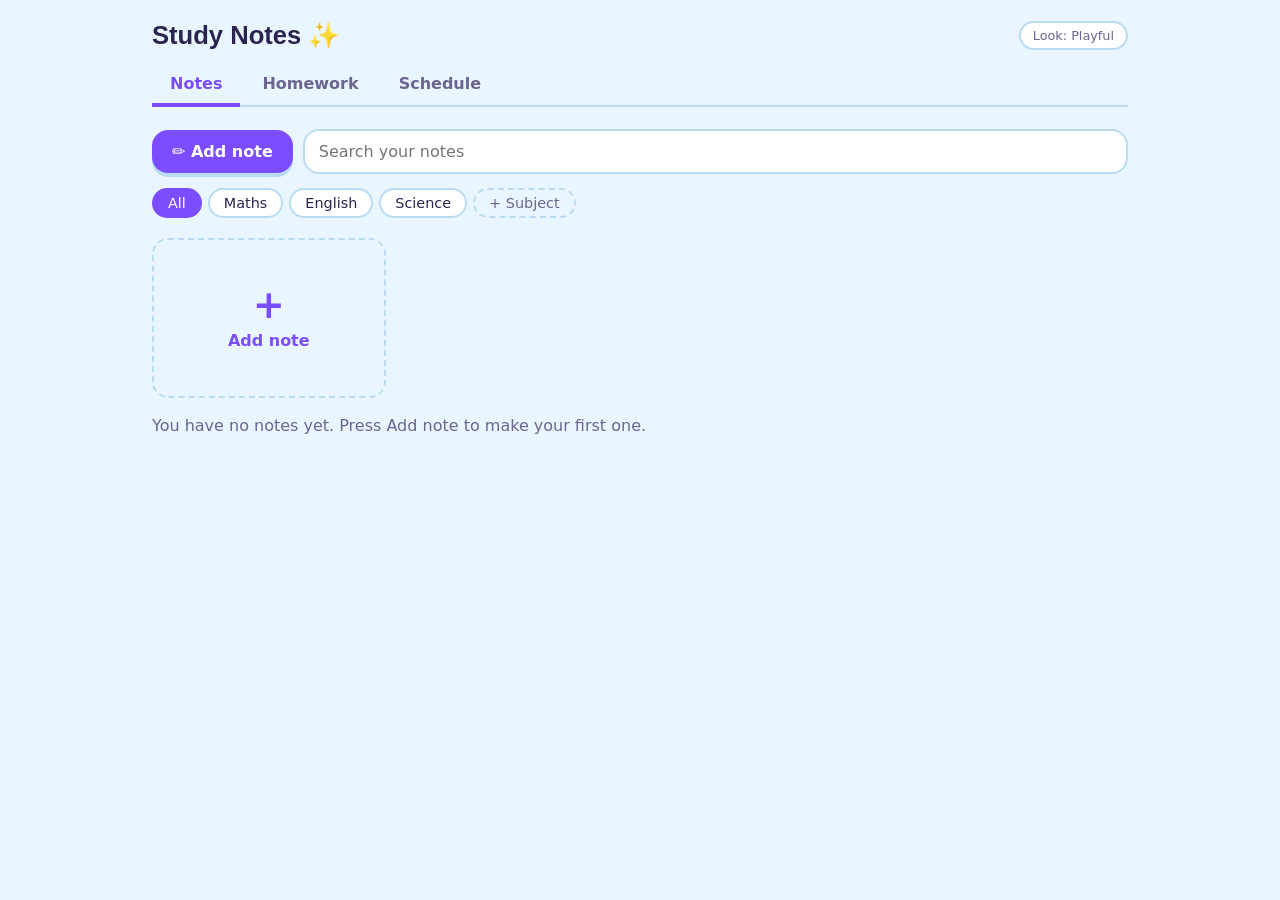
==== index.html @ 2c996be7 "Add files via upload" ====
<!DOCTYPE html>
<html lang="en">
<head>
<meta charset="UTF-8">
<meta name="viewport" content="width=device-width, initial-scale=1">
<title>Study Notes</title>

<!-- Fancy fonts for the Retro Cute look (falls back to normal fonts if offline) -->
<link rel="preconnect" href="https://fonts.googleapis.com">
<link rel="preconnect" href="https://fonts.gstatic.com" crossorigin>
<link href="https://fonts.googleapis.com/css2?family=Pacifico&family=Special+Elite&display=swap" rel="stylesheet">

<!-- All the colours and layout live in style.css -->
<link rel="stylesheet" href="style.css">
</head>

<body>
<div class="page">

  <header class="topbar">
    <h1>Study Notes</h1>
    <button class="theme-btn" id="themeBtn" aria-label="Switch look"></button>
  </header>

  <!-- The three tabs. data-tab matches the id of the panel below it. -->
  <nav class="tabs" role="tablist">
    <button class="tab" role="tab" data-tab="notes">Notes</button>
    <button class="tab" role="tab" data-tab="homework">Homework</button>
    <button class="tab" role="tab" data-tab="schedule">Schedule</button>
  </nav>

  <!-- ===================== TAB 1: NOTES ===================== -->
  <section id="panel-notes">

    <!-- Screen 1: all your notes -->
    <div id="listScreen">
      <div class="toolbar">
        <button class="primary" id="newNote">Add note</button>
        <input class="search" id="search" type="search" placeholder="Search your notes" aria-label="Search your notes">
      </div>
      <div class="subjects" id="subjects"></div>
      <div class="grid" id="grid"></div>
      <p class="none" id="noneMsg" hidden></p>
    </div>

    <!-- Screen 2: one note -->
    <div class="editor" id="noteScreen" hidden>
      <div class="editor-top">
        <button class="back" id="backBtn">← All notes</button>
        <span class="saved" id="saved" aria-live="polite"></span>
      </div>

      <input class="title-field" id="title" placeholder="Note title" aria-label="Note title">

      <div class="row">
        <div>
          <label for="subjectSelect">Subject</label>
          <select class="field" id="subjectSelect"></select>
        </div>
        <button class="delete" id="deleteNote">Delete note</button>
      </div>

      <div class="summary">
        <label for="summary">My summary (in your own words)</label>
        <textarea id="summary" placeholder="Write 2 or 3 sentences that sum up this note."></textarea>
      </div>

      <div>
        <label for="body">Notes</label>
        <textarea class="body-field" id="body" placeholder="Start typing your notes here."></textarea>
      </div>
    </div>
  </section>

  <!-- ===================== TAB 2: HOMEWORK ===================== -->
  <section id="panel-homework" hidden>
    <form class="panel-form" id="hwForm">
      <div class="grow">
        <label for="hwText">Homework</label>
        <input class="field" id="hwText" placeholder="e.g. Maths worksheet, page 12" required>
      </div>
      <div>
        <label for="hwSubject">Subject</label>
        <select class="field" id="hwSubject"></select>
      </div>
      <div>
        <label for="hwDue">Due date</label>
        <input class="field" type="date" id="hwDue">
      </div>
      <button class="primary" type="submit">Add</button>
    </form>

    <ul class="hw-list" id="hwList"></ul>
    <p class="none" id="hwNone" hidden>Nothing to do. Add your first homework above.</p>
    <button class="delete clear" id="clearDone" hidden>Clear finished</button>
  </section>

  <!-- ===================== TAB 3: SCHEDULE ===================== -->
  <section id="panel-schedule" hidden>
    <form class="panel-form" id="schedForm">
      <div>
        <label for="schedDay">Day</label>
        <select class="field" id="schedDay"></select>
      </div>
      <div>
        <label for="schedStart">Starts</label>
        <input class="field" type="time" id="schedStart" required>
      </div>
      <div>
        <label for="schedEnd">Ends</label>
        <input class="field" type="time" id="schedEnd">
      </div>
      <div class="grow">
        <label for="schedWhat">What</label>
        <input class="field" id="schedWhat" list="subjectList" placeholder="e.g. Maths" required>
      </div>
      <button class="primary" type="submit">Add</button>
    </form>
    <p class="hint" id="schedMsg" role="alert"></p>

    <div class="week" id="week"></div>
    <datalist id="subjectList"></datalist>
  </section>

</div>

<!-- All the behaviour lives in script.js -->
<script src="script.js"></script>
</body>
</html>
---- style.css ----
/* ============================================================
   style.css  -  how the app LOOKS
   ============================================================ */

/* ---------- THEMES ----------
   Each look is just a list of settings (colours, fonts, corner roundness).
   The "Look" button in the app switches between them.
   Want your own? Copy a block, rename it, and change the values. */
:root,
:root[data-theme="playful"] {
  --paper: #e9f6ff;
  --card: #ffffff;
  --ink: #2b2350;
  --muted: #6b6590;
  --line: #b9dcf3;
  --accent: #7c4dff;
  --accent-ink: #ffffff;
  --mark: #ffd84d;          /* highlighter colour for summaries and lessons */
  --danger: #e5484d;
  --font-ui: "Trebuchet MS", "Segoe UI", system-ui, sans-serif;
  --font-head: "Chalkboard SE", "Comic Sans MS", "Trebuchet MS", sans-serif;
  --font-note: "Comic Sans MS", "Chalkboard SE", "Trebuchet MS", sans-serif;
  --radius: 16px;
  --chip-radius: 999px;
  --bw: 2px;                /* border thickness */
  --shadow: 0 4px 0 var(--line);
  --title-deco: " ✨";
  --new-icon: "✏️ ";
  --head-weight: 700;
  --body-lines: none;       /* ruled paper lines behind notes (Retro Cute uses this) */
}

:root[data-theme="formal"] {
  --paper: #f1f3f6;
  --card: #ffffff;
  --ink: #1a1f2b;
  --muted: #5b6472;
  --line: #cfd4dc;
  --accent: #1f3a5f;
  --accent-ink: #ffffff;
  --mark: #c9a227;
  --danger: #a32b2b;
  --font-ui: "Segoe UI", system-ui, -apple-system, sans-serif;
  --font-head: Georgia, "Times New Roman", serif;
  --font-note: Georgia, "Times New Roman", serif;
  --radius: 4px;
  --chip-radius: 4px;
  --bw: 1px;
  --shadow: none;
  --title-deco: "";
  --new-icon: "";
}

/* Retro Cute: typewriter text, a fancy script font for titles, pink and mint */
:root[data-theme="retro"] {
  --paper: #fbe4ec;
  --card: #fffbf8;
  --ink: #5a3547;
  --muted: #94707f;
  --line: #f0b5c9;
  --accent: #e0608f;
  --accent-ink: #ffffff;
  --mark: #a8dcc2;
  --danger: #c2415d;
  --font-ui: "Special Elite", "Courier New", monospace;
  --font-head: "Pacifico", "Brush Script MT", cursive;
  --font-note: "Special Elite", "Courier New", monospace;
  --radius: 10px;
  --chip-radius: 999px;
  --bw: 2px;
  --shadow: 3px 3px 0 var(--line);
  --title-deco: " ♡";
  --new-icon: "♡ ";
  --head-weight: 400;
  --body-lines: repeating-linear-gradient(to bottom, transparent 0, transparent calc(1.7325rem - 1px), var(--line) calc(1.7325rem - 1px), var(--line) 1.7325rem);
}

/* ---------- BASIC PAGE ---------- */
* { box-sizing: border-box; }
body {
  margin: 0;
  font-family: var(--font-ui);
  background: var(--paper);
  color: var(--ink);
}
button, input, select, textarea { font: inherit; color: inherit; }
button { cursor: pointer; }
:focus-visible { outline: 3px solid var(--accent); outline-offset: 2px; }
[hidden] { display: none !important; }

.page {
  max-width: 1040px;
  margin: 0 auto;
  padding: 20px clamp(16px, 4vw, 32px) 60px;
}

/* ---------- TOP BAR ---------- */
.topbar {
  display: flex;
  align-items: center;
  justify-content: space-between;
  gap: 8px;
  margin-bottom: 14px;
}
h1 {
  font-family: var(--font-head);
  font-weight: var(--head-weight);
  font-size: 1.6rem;
  margin: 0;
}
h1::after { content: var(--title-deco); }

.theme-btn {
  background: var(--card);
  border: var(--bw) solid var(--line);
  border-radius: var(--chip-radius);
  padding: 5px 12px;
  font-size: 0.8rem;
  color: var(--muted);
}

/* ---------- TABS ---------- */
.tabs {
  display: flex;
  gap: 4px;
  margin-bottom: 22px;
  border-bottom: var(--bw) solid var(--line);
}
.tab {
  background: transparent;
  border: 0;
  border-bottom: 4px solid transparent;
  margin-bottom: calc(var(--bw) * -1);
  padding: 10px 18px;
  font-weight: 700;
  font-size: 1rem;
  color: var(--muted);
}
.tab[aria-selected="true"] {
  color: var(--accent);
  border-bottom-color: var(--accent);
}

/* ---------- BUTTONS ---------- */
.primary {
  background: var(--accent);
  color: var(--accent-ink);
  border: 0;
  border-radius: var(--radius);
  padding: 12px 20px;
  font-weight: 700;
  font-size: 1rem;
  box-shadow: var(--shadow);
  white-space: nowrap;
}
.primary::before { content: var(--new-icon); }
.back {
  background: var(--card);
  border: var(--bw) solid var(--line);
  border-radius: var(--radius);
  padding: 8px 14px;
  font-weight: 700;
}
.delete {
  background: transparent;
  border: var(--bw) solid var(--danger);
  color: var(--danger);
  border-radius: var(--radius);
  padding: 6px 12px;
}
.icon-btn {
  background: transparent;
  border: 0;
  font-size: 1.3rem;
  line-height: 1;
  color: var(--muted);
  padding: 4px 8px;
}
.icon-btn:hover { color: var(--danger); }

/* ---------- FORM BITS (used by all tabs) ---------- */
label { font-size: 0.85rem; color: var(--muted); display: block; margin-bottom: 4px; }
.field {
  padding: 9px 12px;
  border: var(--bw) solid var(--line);
  border-radius: var(--radius);
  background: var(--card);
  width: 100%;
}
.panel-form {
  display: flex;
  flex-wrap: wrap;
  gap: 10px;
  align-items: flex-end;
  background: var(--card);
  border: var(--bw) solid var(--line);
  border-radius: var(--radius);
  padding: 14px;
  margin-bottom: 18px;
}
.panel-form .grow { flex: 1; min-width: 180px; }
.hint { color: var(--danger); min-height: 1.2em; margin: -8px 0 12px; font-size: 0.9rem; }
.none { color: var(--muted); margin-top: 18px; }

/* ---------- NOTES TAB: toolbar and subject chips ---------- */
.toolbar {
  display: flex;
  flex-wrap: wrap;
  gap: 10px;
  align-items: center;
  margin-bottom: 14px;
}
.search {
  flex: 1;
  min-width: 180px;
  padding: 11px 14px;
  border: var(--bw) solid var(--line);
  border-radius: var(--radius);
  background: var(--card);
}
.subjects { display: flex; flex-wrap: wrap; gap: 6px; margin-bottom: 20px; }
.chip {
  border: var(--bw) solid var(--line);
  background: var(--card);
  border-radius: var(--chip-radius);
  padding: 5px 14px;
  font-size: 0.9rem;
}
.chip[aria-pressed="true"] {
  background: var(--accent);
  border-color: var(--accent);
  color: var(--accent-ink);
}
.chip.add { border-style: dashed; color: var(--muted); background: transparent; }

/* ---------- NOTES TAB: the grid of note cards ---------- */
.grid {
  display: grid;
  grid-template-columns: repeat(auto-fill, minmax(220px, 1fr));
  gap: 14px;
}
.card {
  text-align: left;
  background: var(--card);
  border: var(--bw) solid var(--line);
  border-radius: var(--radius);
  padding: 14px 16px;
  min-height: 160px;
  display: flex;
  flex-direction: column;
  gap: 6px;
  box-shadow: var(--shadow);
}
.card:hover { border-color: var(--accent); }
.card h2 {
  font-family: var(--font-head);
  font-weight: var(--head-weight);
  font-size: 1.15rem;
  margin: 0;
}
.card .tag { font-size: 0.8rem; color: var(--accent); font-weight: 700; }
.card p {
  margin: 0;
  font-family: var(--font-note);
  font-size: 0.9rem;
  color: var(--muted);
  overflow: hidden;
  display: -webkit-box;
  -webkit-line-clamp: 4;
  -webkit-box-orient: vertical;
  flex: 1;
}
.card .date { font-size: 0.75rem; color: var(--muted); }
.card-add {
  align-items: center;
  justify-content: center;
  text-align: center;
  border-style: dashed;
  color: var(--accent);
  font-weight: 700;
  background: transparent;
  box-shadow: none;
}
.card-add .plus { font-size: 2.4rem; line-height: 1; }

/* ---------- NOTES TAB: editing one note ---------- */
.editor { max-width: 720px; display: flex; flex-direction: column; gap: 14px; }
.editor-top { display: flex; align-items: center; justify-content: space-between; gap: 8px; }
.saved { font-size: 0.85rem; color: var(--muted); }
.title-field {
  font-family: var(--font-head);
  font-size: 1.8rem;
  font-weight: var(--head-weight);
  border: 0;
  border-bottom: calc(var(--bw) + 1px) solid var(--accent);
  background: transparent;
  padding: 6px 0;
  width: 100%;
}
.row { display: flex; gap: 12px; align-items: flex-end; justify-content: space-between; }
.row .field { width: auto; }

.summary {
  background: color-mix(in srgb, var(--mark) 30%, var(--card));
  border: var(--bw) solid var(--mark);
  border-left-width: 8px;
  border-radius: var(--radius);
  padding: 12px 14px;
}
.summary textarea {
  width: 100%;
  min-height: 70px;
  border: 0;
  background: transparent;
  resize: vertical;
  font-family: var(--font-note);
}
.body-field {
  width: 100%;
  min-height: 340px;
  padding: 14px;
  border: var(--bw) solid var(--line);
  border-radius: var(--radius);
  background-color: var(--card);
  background-image: var(--body-lines);
  background-attachment: local;
  background-position: 0 14px;
  font-family: var(--font-note);
  font-size: 1.05rem;
  line-height: 1.65;
  resize: vertical;
}

/* ---------- HOMEWORK TAB ---------- */
.hw-list { list-style: none; padding: 0; margin: 0; display: flex; flex-direction: column; gap: 8px; }
.hw-item {
  display: flex;
  align-items: center;
  gap: 12px;
  background: var(--card);
  border: var(--bw) solid var(--line);
  border-radius: var(--radius);
  padding: 10px 14px;
}
.hw-item input[type="checkbox"] { width: 22px; height: 22px; accent-color: var(--accent); flex-shrink: 0; }
.hw-item .text { flex: 1; font-weight: 700; }
.hw-item .tag { font-size: 0.8rem; color: var(--accent); font-weight: 700; }
.hw-item .due { font-size: 0.85rem; color: var(--muted); white-space: nowrap; }
.hw-item .due.overdue { color: var(--danger); font-weight: 700; }
.hw-item .due.soon { color: var(--accent); font-weight: 700; }
.hw-item.done { opacity: 0.6; }
.hw-item.done .text { text-decoration: line-through; }
.clear { margin-top: 16px; }

/* ---------- SCHEDULE TAB ---------- */
.week {
  display: grid;
  grid-template-columns: repeat(auto-fit, minmax(170px, 1fr));
  gap: 10px;
}
.day {
  background: var(--card);
  border: var(--bw) solid var(--line);
  border-radius: var(--radius);
  padding: 12px;
  min-height: 180px;
}
.day.today { border-color: var(--accent); box-shadow: var(--shadow); }
.day h3 {
  font-family: var(--font-head);
  font-weight: var(--head-weight);
  font-size: 1.05rem;
  margin: 0 0 10px;
}
.day.today h3::after { content: " (today)"; font-size: 0.75rem; color: var(--accent); font-family: var(--font-ui); font-weight: 700; }
.slot {
  display: flex;
  align-items: flex-start;
  justify-content: space-between;
  gap: 4px;
  background: color-mix(in srgb, var(--mark) 28%, var(--card));
  border-left: 5px solid var(--mark);
  border-radius: calc(var(--radius) / 2);
  padding: 6px 4px 6px 10px;
  margin-bottom: 8px;
}
.slot strong { display: block; }
.slot .time { font-size: 0.8rem; color: var(--muted); }
.empty-day { color: var(--muted); font-size: 0.85rem; }

/* ---------- SMALL SCREENS ---------- */
@media (max-width: 520px) {
  .grid { grid-template-columns: repeat(2, 1fr); gap: 10px; }
  .card { min-height: 140px; padding: 12px; }
  .toolbar .primary { flex: 1; }
  .hw-item { flex-wrap: wrap; }
  .tab { padding: 10px 12px; }
}
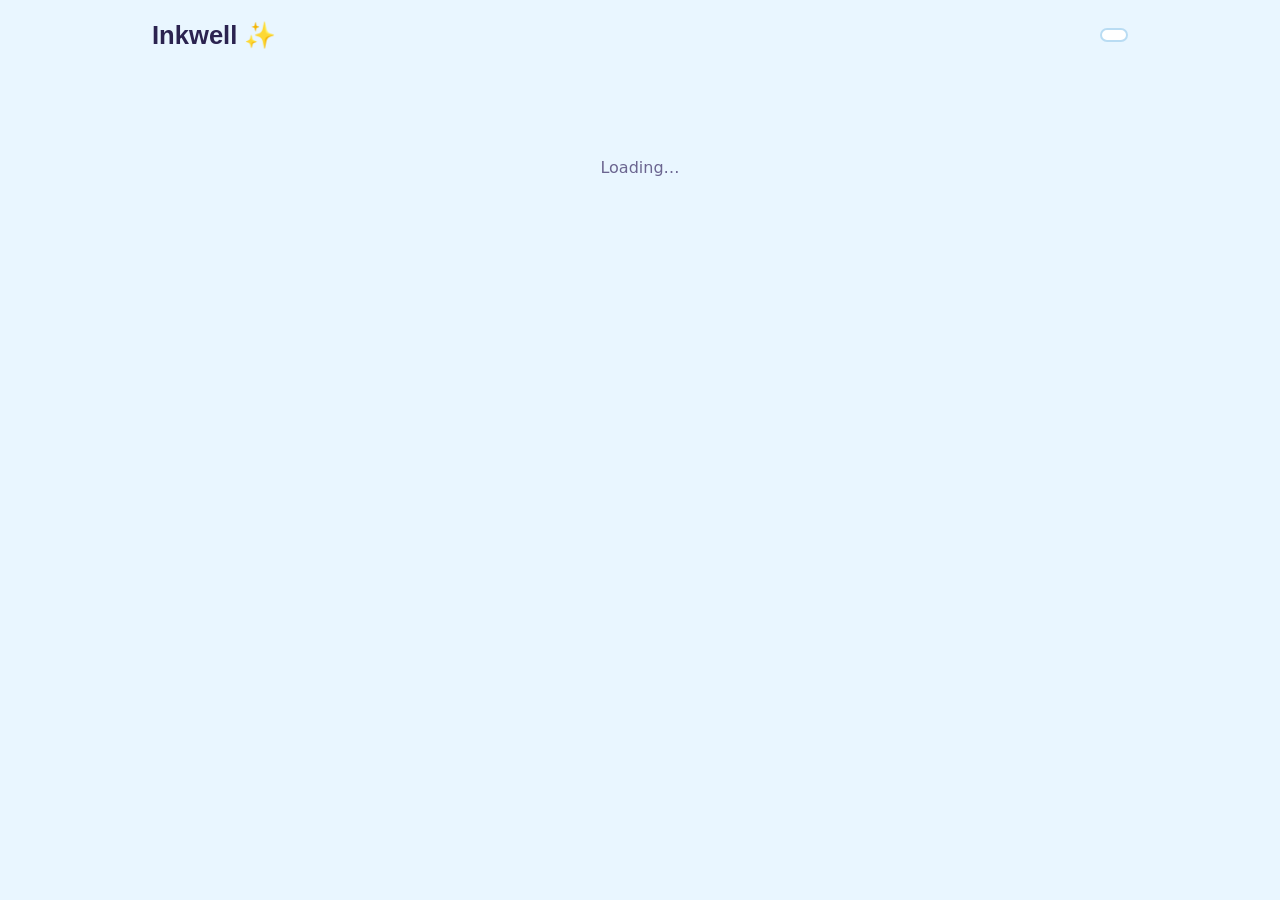
==== commit 9be38112: "Rename index (1).html to index.html" ====
--- a/index.html
+++ b/index.html
@@ -3,7 +3,11 @@
 <head>
 <meta charset="UTF-8">
 <meta name="viewport" content="width=device-width, initial-scale=1">
-<title>Study Notes</title>
+<title>Inkwell: notes, homework and schedule for students</title>
+<meta name="description" content="Inkwell is a free study app for students. Keep your notes, homework and class schedule in one cosy place, and use it on any device.">
+
+<!-- Google Search Console: paste your verification line here, like this:
+     <meta name="google-site-verification" content="YOUR-CODE-HERE">  -->
 
 <!-- Fancy fonts for the Retro Cute look (falls back to normal fonts if offline) -->
 <link rel="preconnect" href="https://fonts.googleapis.com">
@@ -18,9 +22,50 @@
 <div class="page">
 
   <header class="topbar">
-    <h1>Study Notes</h1>
+    <h1>Inkwell</h1>
     <button class="theme-btn" id="themeBtn" aria-label="Switch look"></button>
   </header>
+
+  <!-- Shown for a moment while we check if you are already signed in -->
+  <p class="loading" id="loading">Loading…</p>
+
+  <!-- ===================== SIGN-IN SCREEN (shown when signed out) ===================== -->
+  <section class="auth-card" id="authScreen" hidden>
+    <h2>Welcome to Inkwell</h2>
+    <p>Sign in to save your notes, homework and schedule to your account, so they follow you to any device.</p>
+
+    <button class="google-btn" id="googleBtn" type="button">Continue with Google</button>
+
+    <div class="divider">or use your email</div>
+
+    <form class="auth-form" id="authForm">
+      <div>
+        <label for="authEmail">Email</label>
+        <input class="field" type="email" id="authEmail" autocomplete="email" required>
+      </div>
+      <div>
+        <label for="authPassword">Password (at least 6 characters)</label>
+        <input class="field" type="password" id="authPassword" autocomplete="current-password" required>
+      </div>
+      <div class="auth-actions">
+        <button class="primary" type="submit">Sign in</button>
+        <button class="back" id="signUpBtn" type="button">Create account</button>
+      </div>
+      <button class="link-btn" id="forgotBtn" type="button">Forgot your password?</button>
+    </form>
+
+    <p class="hint" id="authMsg" role="alert"></p>
+  </section>
+
+  <!-- ===================== WHO IS SIGNED IN (shown when signed in) ===================== -->
+  <div class="userbar" id="userBar" hidden>
+    <span>Signed in as <span class="name" id="userName"></span></span>
+    <button class="back" id="signOutBtn" type="button">Sign out</button>
+    <span class="sync" id="syncStatus" aria-live="polite"></span>
+  </div>
+
+  <!-- Everything below is only shown once you are signed in -->
+  <div id="appScreen" hidden>
 
   <!-- The three tabs. data-tab matches the id of the panel below it. -->
   <nav class="tabs" role="tablist">
@@ -122,9 +167,11 @@
     <datalist id="subjectList"></datalist>
   </section>
 
+  </div> <!-- end of appScreen -->
+
 </div>
 
-<!-- All the behaviour lives in script.js -->
-<script src="script.js"></script>
+<!-- All the behaviour lives in script.js. type="module" lets it load Firebase. -->
+<script type="module" src="script.js"></script>
 </body>
-</html>+</html>
--- a/style.css
+++ b/style.css
@@ -395,4 +395,52 @@
   .toolbar .primary { flex: 1; }
   .hw-item { flex-wrap: wrap; }
   .tab { padding: 10px 12px; }
-}+}
+
+/* ---------- SIGN-IN SCREEN ---------- */
+.loading { color: var(--muted); text-align: center; margin-top: 12vh; }
+.auth-card {
+  max-width: 400px;
+  margin: 5vh auto 0;
+  background: var(--card);
+  border: var(--bw) solid var(--line);
+  border-radius: var(--radius);
+  padding: 28px 24px;
+  box-shadow: var(--shadow);
+  display: flex;
+  flex-direction: column;
+  gap: 14px;
+}
+.auth-card h2 { font-family: var(--font-head); font-weight: var(--head-weight); font-size: 1.4rem; margin: 0; }
+.auth-card p { margin: 0; color: var(--muted); }
+.auth-card .hint { margin: 0; }
+.auth-card .primary::before { content: ""; }
+.google-btn {
+  background: var(--card);
+  border: var(--bw) solid var(--line);
+  border-radius: var(--radius);
+  padding: 12px;
+  font-weight: 700;
+}
+.google-btn:hover { border-color: var(--accent); }
+.divider { display: flex; align-items: center; gap: 10px; color: var(--muted); font-size: 0.85rem; }
+.divider::before, .divider::after { content: ""; flex: 1; border-top: var(--bw) solid var(--line); }
+.auth-form { display: flex; flex-direction: column; gap: 12px; }
+.auth-actions { display: flex; gap: 10px; flex-wrap: wrap; }
+.auth-actions .primary, .auth-actions .back { flex: 1; }
+.link-btn { background: none; border: 0; padding: 0; color: var(--accent); text-decoration: underline; align-self: flex-start; }
+.hint.ok { color: var(--accent); }
+
+/* ---------- SIGNED-IN BAR ---------- */
+.userbar {
+  display: flex;
+  flex-wrap: wrap;
+  align-items: center;
+  gap: 10px;
+  margin-bottom: 16px;
+  font-size: 0.9rem;
+  color: var(--muted);
+}
+.userbar .name { font-weight: 700; color: var(--ink); }
+.userbar .back { padding: 4px 12px; font-size: 0.85rem; }
+.userbar .sync { margin-left: auto; }
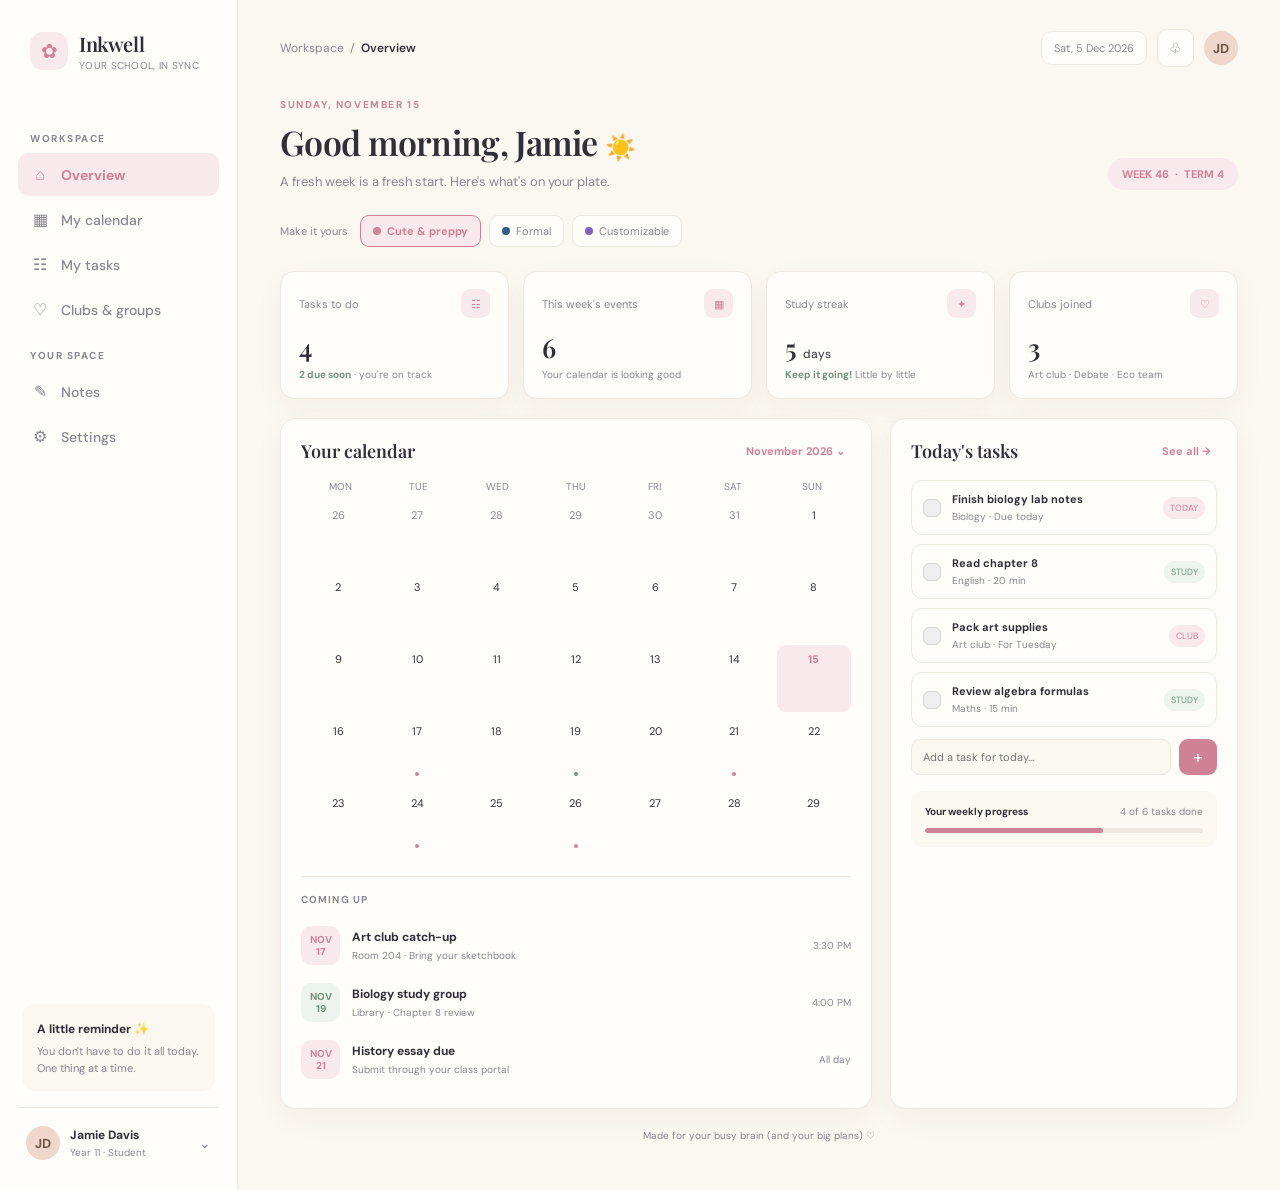
==== commit cfaeedeb: "Replace with Inkwell student organizer" ====
--- a/index.html
+++ b/index.html
@@ -1,177 +1,56 @@
-<!DOCTYPE html>
+<!doctype html>
 <html lang="en">
 <head>
-<meta charset="UTF-8">
-<meta name="viewport" content="width=device-width, initial-scale=1">
-<title>Inkwell: notes, homework and schedule for students</title>
-<meta name="description" content="Inkwell is a free study app for students. Keep your notes, homework and class schedule in one cosy place, and use it on any device.">
-
-<!-- Google Search Console: paste your verification line here, like this:
-     <meta name="google-site-verification" content="YOUR-CODE-HERE">  -->
-
-<!-- Fancy fonts for the Retro Cute look (falls back to normal fonts if offline) -->
-<link rel="preconnect" href="https://fonts.googleapis.com">
-<link rel="preconnect" href="https://fonts.gstatic.com" crossorigin>
-<link href="https://fonts.googleapis.com/css2?family=Pacifico&family=Special+Elite&display=swap" rel="stylesheet">
-
-<!-- All the colours and layout live in style.css -->
-<link rel="stylesheet" href="style.css">
+  <meta charset="utf-8">
+  <meta name="viewport" content="width=device-width, initial-scale=1">
+  <meta name="theme-color" content="#fbf7f1">
+  <title>Inkwell — Your school, in sync</title>
+  <style>
+    @import url('https://fonts.googleapis.com/css2?family=DM+Sans:wght@400;500;600;700&family=Playfair+Display:wght@500;600;700&display=swap');
+    :root{--bg:#fbf7f1;--paper:#fffdfa;--ink:#302e37;--muted:#89858e;--line:#eee8e1;--accent:#cf8295;--accent-soft:#f8e9ed;--green:#70917a;--shadow:0 10px 30px #45382b0b;--serif:'Playfair Display',Georgia,serif;--sans:'DM Sans',Arial,sans-serif}
+    *{box-sizing:border-box}body{margin:0;background:var(--bg);color:var(--ink);font:14px var(--sans);transition:background .25s,color .25s}button,input{font:inherit}button{cursor:pointer;color:inherit}a{color:inherit;text-decoration:none}
+    body.formal{--bg:#f1f3f5;--paper:#fff;--ink:#1d2a3a;--muted:#687586;--line:#e0e5ea;--accent:#315c83;--accent-soft:#e7eef5;--green:#527b66;--shadow:0 8px 25px #14273a0a;--serif:Georgia,serif}
+    body.custom{--bg:#f5f2ff;--paper:#fff;--ink:#29253c;--muted:#79738c;--line:#e9e5f3;--accent:#8063bd;--accent-soft:#eee9fb;--green:#658773;--shadow:0 10px 30px #3022590b}
+    .app{min-height:100vh;max-width:1440px;margin:auto;display:grid;grid-template-columns:238px 1fr}.sidebar{padding:30px 18px;border-right:1px solid var(--line);display:flex;flex-direction:column;background:var(--paper)}.brand{display:flex;align-items:center;gap:11px;padding:0 12px;margin-bottom:42px}.brand-mark{width:38px;height:38px;background:var(--accent-soft);color:var(--accent);border-radius:13px;display:grid;place-items:center;font-size:20px}.brand-name{font:600 20px var(--serif);letter-spacing:-.4px}.brand-tag{font-size:10px;color:var(--muted);margin-top:2px;letter-spacing:.3px}.nav-label{font-size:10px;letter-spacing:1.5px;color:var(--muted);font-weight:700;padding:0 12px;margin:18px 0 8px}.nav-item{display:flex;align-items:center;gap:12px;padding:11px 13px;border-radius:10px;color:var(--muted);margin:2px 0;font-weight:500}.nav-item .icon{font-size:16px;width:18px;text-align:center}.nav-item.active{background:var(--accent-soft);color:var(--accent);font-weight:700}.sidebar-bottom{margin-top:auto}.mini-card{background:var(--bg);padding:15px;border-radius:13px;margin:10px 4px}.mini-card strong{font-size:12px}.mini-card p{font-size:11px;color:var(--muted);line-height:1.5;margin:6px 0 0}.user{display:flex;gap:10px;align-items:center;border-top:1px solid var(--line);padding:18px 8px 0;margin-top:16px}.avatar{width:34px;height:34px;border-radius:50%;background:#efd8cb;display:grid;place-items:center;color:#705545;font-size:13px;font-weight:700}.user-name{font-size:12px;font-weight:700}.user-sub{font-size:10px;color:var(--muted);margin-top:3px}
+    main{padding:29px 42px 48px;min-width:0}.topbar{display:flex;justify-content:space-between;align-items:center;margin-bottom:31px}.crumb{color:var(--muted);font-size:12px}.crumb b{color:var(--ink);font-weight:600}.top-actions{display:flex;gap:10px;align-items:center}.icon-btn{border:1px solid var(--line);background:var(--paper);border-radius:10px;padding:9px 11px;color:var(--muted)}.date-chip{font-size:11px;color:var(--muted);padding:9px 12px;border:1px solid var(--line);border-radius:10px;background:var(--paper)}
+    .welcome{display:flex;justify-content:space-between;align-items:flex-end;margin-bottom:25px}.eyebrow{color:var(--accent);font-size:10px;letter-spacing:1.6px;text-transform:uppercase;font-weight:700}.welcome h1{font:600 34px var(--serif);letter-spacing:-.7px;margin:8px 0}.welcome p{margin:0;color:var(--muted);font-size:13px}.week-pill{background:var(--accent-soft);color:var(--accent);border-radius:99px;padding:9px 14px;font-size:11px;font-weight:700}
+    .themes{display:flex;align-items:center;gap:8px;margin:0 0 24px}.themes-label{color:var(--muted);font-size:11px;margin-right:4px}.theme-btn{background:var(--paper);border:1px solid var(--line);padding:8px 12px;border-radius:9px;font-size:11px;color:var(--muted);transition:.2s}.theme-btn.active{border-color:var(--accent);color:var(--accent);background:var(--accent-soft);font-weight:700}.swatch{display:inline-block;width:8px;height:8px;border-radius:50%;margin-right:6px;background:var(--accent)}.theme-btn[data-theme="formal"] .swatch{background:#315c83}.theme-btn[data-theme="custom"] .swatch{background:#8063bd}.custom-options{display:none;align-items:center;gap:6px;margin-left:6px}.custom-options.show{display:flex}.color-pick{appearance:none;border:0;background:none;width:22px;height:22px;padding:0;cursor:pointer}.color-pick::-webkit-color-swatch{border:2px solid white;border-radius:50%;box-shadow:0 0 0 1px var(--line)}
+    .stats{display:grid;grid-template-columns:repeat(4,1fr);gap:14px;margin-bottom:19px}.stat{background:var(--paper);border:1px solid var(--line);border-radius:14px;padding:17px 18px;box-shadow:var(--shadow)}.stat-top{display:flex;justify-content:space-between;align-items:center;color:var(--muted);font-size:11px}.stat-icon{width:29px;height:29px;border-radius:9px;background:var(--accent-soft);display:grid;place-items:center;color:var(--accent)}.stat-num{font:600 26px var(--serif);margin-top:12px}.stat-foot{font-size:10px;color:var(--muted);margin-top:3px}.stat-foot em{font-style:normal;color:var(--green);font-weight:700}
+    .content-grid{display:grid;grid-template-columns:minmax(0,1.7fr) minmax(270px,1fr);gap:18px}.panel{background:var(--paper);border:1px solid var(--line);border-radius:15px;padding:20px;box-shadow:var(--shadow)}.panel-head{display:flex;justify-content:space-between;align-items:center;margin-bottom:17px}.panel-title{font:600 18px var(--serif)}.panel-link{color:var(--accent);font-size:11px;font-weight:700;border:0;background:none}.calendar-head{display:grid;grid-template-columns:repeat(7,1fr);text-align:center;color:var(--muted);font-size:10px;margin-bottom:8px}.calendar{display:grid;grid-template-columns:repeat(7,1fr);gap:5px}.day{height:67px;border-radius:9px;padding:7px 5px;text-align:center;position:relative;color:var(--muted);font-size:11px}.day.current-month{color:var(--ink)}.day.today{background:var(--accent-soft);color:var(--accent);font-weight:700}.day .dot{position:absolute;bottom:8px;left:50%;transform:translateX(-50%);width:4px;height:4px;border-radius:50%;background:var(--accent)}.day .dot.green{background:var(--green)}.upcoming{margin-top:20px;border-top:1px solid var(--line);padding-top:16px}.up-title{font-size:10px;color:var(--muted);letter-spacing:1.1px;text-transform:uppercase;font-weight:700;margin-bottom:11px}.event{display:flex;align-items:center;gap:12px;padding:9px 0}.event-date{width:39px;height:39px;background:var(--accent-soft);border-radius:10px;display:grid;place-items:center;color:var(--accent);font-size:10px;font-weight:700;line-height:1.15;text-align:center}.event-date.green{background:#edf3ed;color:var(--green)}.event-name{font-size:12px;font-weight:700}.event-sub{font-size:10px;color:var(--muted);margin-top:4px}.event-time{margin-left:auto;color:var(--muted);font-size:10px;white-space:nowrap}
+    .task-list{display:flex;flex-direction:column;gap:9px}.task{display:flex;align-items:center;gap:11px;border:1px solid var(--line);padding:11px;border-radius:11px}.check{width:18px;height:18px;border:1.5px solid #d8d2d0;border-radius:6px;display:grid;place-items:center;flex:none;cursor:pointer;color:white;font-size:11px}.task.done .check{background:var(--green);border-color:var(--green)}.task.done .task-name{text-decoration:line-through;color:var(--muted)}.task-info{min-width:0}.task-name{font-size:11px;font-weight:700}.task-meta{font-size:10px;color:var(--muted);margin-top:4px}.tag{font-size:9px;background:var(--accent-soft);color:var(--accent);padding:5px 7px;border-radius:99px;margin-left:auto;white-space:nowrap}.tag.green{background:#edf3ed;color:var(--green)}.add-task{display:flex;gap:8px;margin-top:12px}.add-task input{min-width:0;flex:1;background:var(--bg);border:1px solid var(--line);border-radius:9px;padding:10px 11px;color:var(--ink);outline:none;font-size:11px}.add-task input:focus{border-color:var(--accent)}.add-btn{border:0;background:var(--accent);color:white;border-radius:9px;width:38px;font-size:18px}.focus{margin-top:16px;padding:14px;background:var(--bg);border-radius:11px}.focus-top{display:flex;justify-content:space-between;font-size:10px}.focus-top span{color:var(--muted)}.progress{height:5px;background:var(--line);border-radius:9px;margin-top:10px;overflow:hidden}.progress span{display:block;width:64%;height:100%;background:var(--accent);border-radius:9px}.footnote{text-align:center;color:var(--muted);font-size:10px;margin-top:20px}
+    body.formal .panel,body.formal .stat{border-radius:7px}body.formal .nav-item{border-radius:5px}body.formal .brand-mark{border-radius:7px}body.formal .welcome h1{font-family:var(--serif);font-size:32px}body.custom{font-family:var(--sans)}
+    @media(max-width:950px){.app{grid-template-columns:190px 1fr}.sidebar{padding:24px 12px}main{padding:25px 25px}.stats{grid-template-columns:repeat(2,1fr)}}@media(max-width:700px){.app{display:block}.sidebar{position:sticky;z-index:3;top:0;height:auto;padding:10px 14px;border-right:0;border-bottom:1px solid var(--line);flex-direction:row;align-items:center;justify-content:space-between}.brand{margin:0;padding:0}.brand-mark{width:34px;height:34px}.brand-name{font-size:17px}.brand-tag,.nav-label,.sidebar-bottom,.nav-item span:not(.icon){display:none}.sidebar nav{display:flex;gap:2px}.nav-item{padding:9px;margin:0}.nav-item .icon{font-size:17px}.nav-item.active{background:transparent;color:var(--accent)}main{padding:22px 16px 35px}.topbar{margin-bottom:24px}.date-chip{display:none}.welcome h1{font-size:29px}.welcome{align-items:flex-start;gap:8px}.week-pill{font-size:9px;padding:8px 10px}.stats{gap:9px}.stat{padding:13px}.stat-num{font-size:23px}.content-grid{grid-template-columns:1fr}.panel{padding:16px}.day{height:52px}.themes{flex-wrap:wrap}.themes-label{width:100%}}
+  </style>
 </head>
-
 <body>
-<div class="page">
-
-  <header class="topbar">
-    <h1>Inkwell</h1>
-    <button class="theme-btn" id="themeBtn" aria-label="Switch look"></button>
-  </header>
-
-  <!-- Shown for a moment while we check if you are already signed in -->
-  <p class="loading" id="loading">Loading…</p>
-
-  <!-- ===================== SIGN-IN SCREEN (shown when signed out) ===================== -->
-  <section class="auth-card" id="authScreen" hidden>
-    <h2>Welcome to Inkwell</h2>
-    <p>Sign in to save your notes, homework and schedule to your account, so they follow you to any device.</p>
-
-    <button class="google-btn" id="googleBtn" type="button">Continue with Google</button>
-
-    <div class="divider">or use your email</div>
-
-    <form class="auth-form" id="authForm">
-      <div>
-        <label for="authEmail">Email</label>
-        <input class="field" type="email" id="authEmail" autocomplete="email" required>
-      </div>
-      <div>
-        <label for="authPassword">Password (at least 6 characters)</label>
-        <input class="field" type="password" id="authPassword" autocomplete="current-password" required>
-      </div>
-      <div class="auth-actions">
-        <button class="primary" type="submit">Sign in</button>
-        <button class="back" id="signUpBtn" type="button">Create account</button>
-      </div>
-      <button class="link-btn" id="forgotBtn" type="button">Forgot your password?</button>
-    </form>
-
-    <p class="hint" id="authMsg" role="alert"></p>
-  </section>
-
-  <!-- ===================== WHO IS SIGNED IN (shown when signed in) ===================== -->
-  <div class="userbar" id="userBar" hidden>
-    <span>Signed in as <span class="name" id="userName"></span></span>
-    <button class="back" id="signOutBtn" type="button">Sign out</button>
-    <span class="sync" id="syncStatus" aria-live="polite"></span>
+  <div class="app">
+    <aside class="sidebar">
+      <a class="brand" href="#"><div class="brand-mark">✿</div><div><div class="brand-name">Inkwell</div><div class="brand-tag">YOUR SCHOOL, IN SYNC</div></div></a>
+      <nav aria-label="Main navigation"><div class="nav-label">WORKSPACE</div><a class="nav-item active" href="#overview"><span class="icon">⌂</span><span>Overview</span></a><a class="nav-item" href="#calendar"><span class="icon">▦</span><span>My calendar</span></a><a class="nav-item" href="#tasks"><span class="icon">☷</span><span>My tasks</span></a><a class="nav-item" href="#clubs"><span class="icon">♡</span><span>Clubs & groups</span></a><div class="nav-label">YOUR SPACE</div><a class="nav-item" href="#notes"><span class="icon">✎</span><span>Notes</span></a><a class="nav-item" href="#settings"><span class="icon">⚙</span><span>Settings</span></a></nav>
+      <div class="sidebar-bottom"><div class="mini-card"><strong>A little reminder ✨</strong><p>You don't have to do it all today. One thing at a time.</p></div><div class="user"><div class="avatar">JD</div><div><div class="user-name">Jamie Davis</div><div class="user-sub">Year 11 · Student</div></div><span style="margin-left:auto;color:var(--muted)">⌄</span></div></div>
+    </aside>
+    <main id="overview">
+      <div class="topbar"><div class="crumb">Workspace&nbsp; / &nbsp;<b>Overview</b></div><div class="top-actions"><span class="date-chip" id="today-date"></span><button class="icon-btn" aria-label="Notifications">♧</button><div class="avatar">JD</div></div></div>
+      <section class="welcome"><div><div class="eyebrow">SUNDAY, NOVEMBER 15</div><h1>Good morning, Jamie <span style="font-size:25px">☀️</span></h1><p>A fresh week is a fresh start. Here's what's on your plate.</p></div><div class="week-pill">WEEK 46 &nbsp;·&nbsp; TERM 4</div></section>
+      <section class="themes" aria-label="Choose a look"><span class="themes-label">Make it yours</span><button class="theme-btn active" data-theme="preppy"><i class="swatch"></i>Cute & preppy</button><button class="theme-btn" data-theme="formal"><i class="swatch"></i>Formal</button><button class="theme-btn" data-theme="custom"><i class="swatch"></i>Customizable</button><span class="custom-options" id="custom-options" aria-label="Choose accent colour"><input class="color-pick" type="color" value="#8063bd" title="Choose your accent colour"></span></section>
+      <section class="stats"><div class="stat"><div class="stat-top">Tasks to do <span class="stat-icon">☷</span></div><div class="stat-num" id="task-count">4</div><div class="stat-foot"><em>2 due soon</em> · you're on track</div></div><div class="stat"><div class="stat-top">This week's events <span class="stat-icon">▦</span></div><div class="stat-num">6</div><div class="stat-foot">Your calendar is looking good</div></div><div class="stat"><div class="stat-top">Study streak <span class="stat-icon">✦</span></div><div class="stat-num">5 <small style="font:12px var(--sans)">days</small></div><div class="stat-foot"><em>Keep it going!</em> Little by little</div></div><div class="stat"><div class="stat-top">Clubs joined <span class="stat-icon">♡</span></div><div class="stat-num">3</div><div class="stat-foot">Art club · Debate · Eco team</div></div></section>
+      <section class="content-grid"><div class="panel" id="calendar"><div class="panel-head"><div class="panel-title">Your calendar</div><button class="panel-link">November 2026&nbsp;⌄</button></div><div class="calendar-head"><span>MON</span><span>TUE</span><span>WED</span><span>THU</span><span>FRI</span><span>SAT</span><span>SUN</span></div><div class="calendar" id="calendar-grid"></div><div class="upcoming"><div class="up-title">Coming up</div><div class="event"><div class="event-date">NOV<br>17</div><div><div class="event-name">Art club catch-up</div><div class="event-sub">Room 204 · Bring your sketchbook</div></div><div class="event-time">3:30 PM</div></div><div class="event"><div class="event-date green">NOV<br>19</div><div><div class="event-name">Biology study group</div><div class="event-sub">Library · Chapter 8 review</div></div><div class="event-time">4:00 PM</div></div><div class="event"><div class="event-date">NOV<br>21</div><div><div class="event-name">History essay due</div><div class="event-sub">Submit through your class portal</div></div><div class="event-time">All day</div></div></div></div>
+      <div class="panel" id="tasks"><div class="panel-head"><div class="panel-title">Today's tasks</div><button class="panel-link">See all&nbsp;→</button></div><div class="task-list" id="task-list"><div class="task"><button class="check" aria-label="Mark complete"></button><div class="task-info"><div class="task-name">Finish biology lab notes</div><div class="task-meta">Biology · Due today</div></div><span class="tag">TODAY</span></div><div class="task"><button class="check" aria-label="Mark complete"></button><div class="task-info"><div class="task-name">Read chapter 8</div><div class="task-meta">English · 20 min</div></div><span class="tag green">STUDY</span></div><div class="task"><button class="check" aria-label="Mark complete"></button><div class="task-info"><div class="task-name">Pack art supplies</div><div class="task-meta">Art club · For Tuesday</div></div><span class="tag">CLUB</span></div><div class="task"><button class="check" aria-label="Mark complete"></button><div class="task-info"><div class="task-name">Review algebra formulas</div><div class="task-meta">Maths · 15 min</div></div><span class="tag green">STUDY</span></div></div><form class="add-task" id="add-task"><input id="new-task" placeholder="Add a task for today…" aria-label="New task"><button class="add-btn" aria-label="Add task">+</button></form><div class="focus"><div class="focus-top"><b>Your weekly progress</b><span>4 of 6 tasks done</span></div><div class="progress"><span></span></div></div></div></section>
+      <div class="footnote">Made for your busy brain (and your big plans) ♡</div>
+    </main>
   </div>
-
-  <!-- Everything below is only shown once you are signed in -->
-  <div id="appScreen" hidden>
-
-  <!-- The three tabs. data-tab matches the id of the panel below it. -->
-  <nav class="tabs" role="tablist">
-    <button class="tab" role="tab" data-tab="notes">Notes</button>
-    <button class="tab" role="tab" data-tab="homework">Homework</button>
-    <button class="tab" role="tab" data-tab="schedule">Schedule</button>
-  </nav>
-
-  <!-- ===================== TAB 1: NOTES ===================== -->
-  <section id="panel-notes">
-
-    <!-- Screen 1: all your notes -->
-    <div id="listScreen">
-      <div class="toolbar">
-        <button class="primary" id="newNote">Add note</button>
-        <input class="search" id="search" type="search" placeholder="Search your notes" aria-label="Search your notes">
-      </div>
-      <div class="subjects" id="subjects"></div>
-      <div class="grid" id="grid"></div>
-      <p class="none" id="noneMsg" hidden></p>
-    </div>
-
-    <!-- Screen 2: one note -->
-    <div class="editor" id="noteScreen" hidden>
-      <div class="editor-top">
-        <button class="back" id="backBtn">← All notes</button>
-        <span class="saved" id="saved" aria-live="polite"></span>
-      </div>
-
-      <input class="title-field" id="title" placeholder="Note title" aria-label="Note title">
-
-      <div class="row">
-        <div>
-          <label for="subjectSelect">Subject</label>
-          <select class="field" id="subjectSelect"></select>
-        </div>
-        <button class="delete" id="deleteNote">Delete note</button>
-      </div>
-
-      <div class="summary">
-        <label for="summary">My summary (in your own words)</label>
-        <textarea id="summary" placeholder="Write 2 or 3 sentences that sum up this note."></textarea>
-      </div>
-
-      <div>
-        <label for="body">Notes</label>
-        <textarea class="body-field" id="body" placeholder="Start typing your notes here."></textarea>
-      </div>
-    </div>
-  </section>
-
-  <!-- ===================== TAB 2: HOMEWORK ===================== -->
-  <section id="panel-homework" hidden>
-    <form class="panel-form" id="hwForm">
-      <div class="grow">
-        <label for="hwText">Homework</label>
-        <input class="field" id="hwText" placeholder="e.g. Maths worksheet, page 12" required>
-      </div>
-      <div>
-        <label for="hwSubject">Subject</label>
-        <select class="field" id="hwSubject"></select>
-      </div>
-      <div>
-        <label for="hwDue">Due date</label>
-        <input class="field" type="date" id="hwDue">
-      </div>
-      <button class="primary" type="submit">Add</button>
-    </form>
-
-    <ul class="hw-list" id="hwList"></ul>
-    <p class="none" id="hwNone" hidden>Nothing to do. Add your first homework above.</p>
-    <button class="delete clear" id="clearDone" hidden>Clear finished</button>
-  </section>
-
-  <!-- ===================== TAB 3: SCHEDULE ===================== -->
-  <section id="panel-schedule" hidden>
-    <form class="panel-form" id="schedForm">
-      <div>
-        <label for="schedDay">Day</label>
-        <select class="field" id="schedDay"></select>
-      </div>
-      <div>
-        <label for="schedStart">Starts</label>
-        <input class="field" type="time" id="schedStart" required>
-      </div>
-      <div>
-        <label for="schedEnd">Ends</label>
-        <input class="field" type="time" id="schedEnd">
-      </div>
-      <div class="grow">
-        <label for="schedWhat">What</label>
-        <input class="field" id="schedWhat" list="subjectList" placeholder="e.g. Maths" required>
-      </div>
-      <button class="primary" type="submit">Add</button>
-    </form>
-    <p class="hint" id="schedMsg" role="alert"></p>
-
-    <div class="week" id="week"></div>
-    <datalist id="subjectList"></datalist>
-  </section>
-
-  </div> <!-- end of appScreen -->
-
-</div>
-
-<!-- All the behaviour lives in script.js. type="module" lets it load Firebase. -->
-<script type="module" src="script.js"></script>
+  <script>
+    const grid=document.querySelector('#calendar-grid');
+    const firstDay=new Date(2026,10,1).getDay(); // Sunday first
+    const offset=(firstDay+6)%7;
+    for(let i=0;i<35;i++){const n=i-offset+1;const inMonth=n>0&&n<=30;const d=document.createElement('div');d.className='day'+(inMonth?' current-month':'')+(n===15?' today':'');d.textContent=inMonth?n:(n<1?31+n:n-30);if(inMonth&&[17,19,21,24,26].includes(n)){const dot=document.createElement('i');dot.className='dot'+(n===19?' green':'');d.append(dot)}grid.append(d)}
+    document.querySelector('#today-date').textContent=new Intl.DateTimeFormat('en-AU',{weekday:'short',day:'numeric',month:'short',year:'numeric'}).format(new Date());
+    const body=document.body, themeBtns=[...document.querySelectorAll('.theme-btn')], customOptions=document.querySelector('#custom-options'), picker=document.querySelector('.color-pick');
+    function applyTheme(theme){body.classList.remove('formal','custom');if(theme!=='preppy')body.classList.add(theme);themeBtns.forEach(b=>b.classList.toggle('active',b.dataset.theme===theme));customOptions.classList.toggle('show',theme==='custom');localStorage.setItem('study-society-theme',theme)}
+    themeBtns.forEach(b=>b.addEventListener('click',()=>applyTheme(b.dataset.theme)));const saved=localStorage.getItem('study-society-theme');if(saved&&['preppy','formal','custom'].includes(saved))applyTheme(saved);
+    picker.addEventListener('input',e=>{document.documentElement.style.setProperty('--accent',e.target.value);document.documentElement.style.setProperty('--accent-soft',e.target.value+'22');localStorage.setItem('study-society-accent',e.target.value)});const savedAccent=localStorage.getItem('study-society-accent');if(savedAccent){picker.value=savedAccent;document.documentElement.style.setProperty('--accent',savedAccent);document.documentElement.style.setProperty('--accent-soft',savedAccent+'22')}
+    const list=document.querySelector('#task-list');function updateCount(){document.querySelector('#task-count').textContent=[...list.querySelectorAll('.task')].filter(t=>!t.classList.contains('done')).length}function bindTask(t){t.querySelector('.check').addEventListener('click',()=>{t.classList.toggle('done');t.querySelector('.check').textContent=t.classList.contains('done')?'✓':'';updateCount()})}list.querySelectorAll('.task').forEach(bindTask);
+    document.querySelector('#add-task').addEventListener('submit',e=>{e.preventDefault();const input=document.querySelector('#new-task'),name=input.value.trim();if(!name)return;const task=document.createElement('div');task.className='task';task.innerHTML='<button class="check" aria-label="Mark complete"></button><div class="task-info"><div class="task-name"></div><div class="task-meta">Personal · Added just now</div></div><span class="tag green">NEW</span>';task.querySelector('.task-name').textContent=name;list.append(task);bindTask(task);input.value='';updateCount()});
+  </script>
 </body>
 </html>
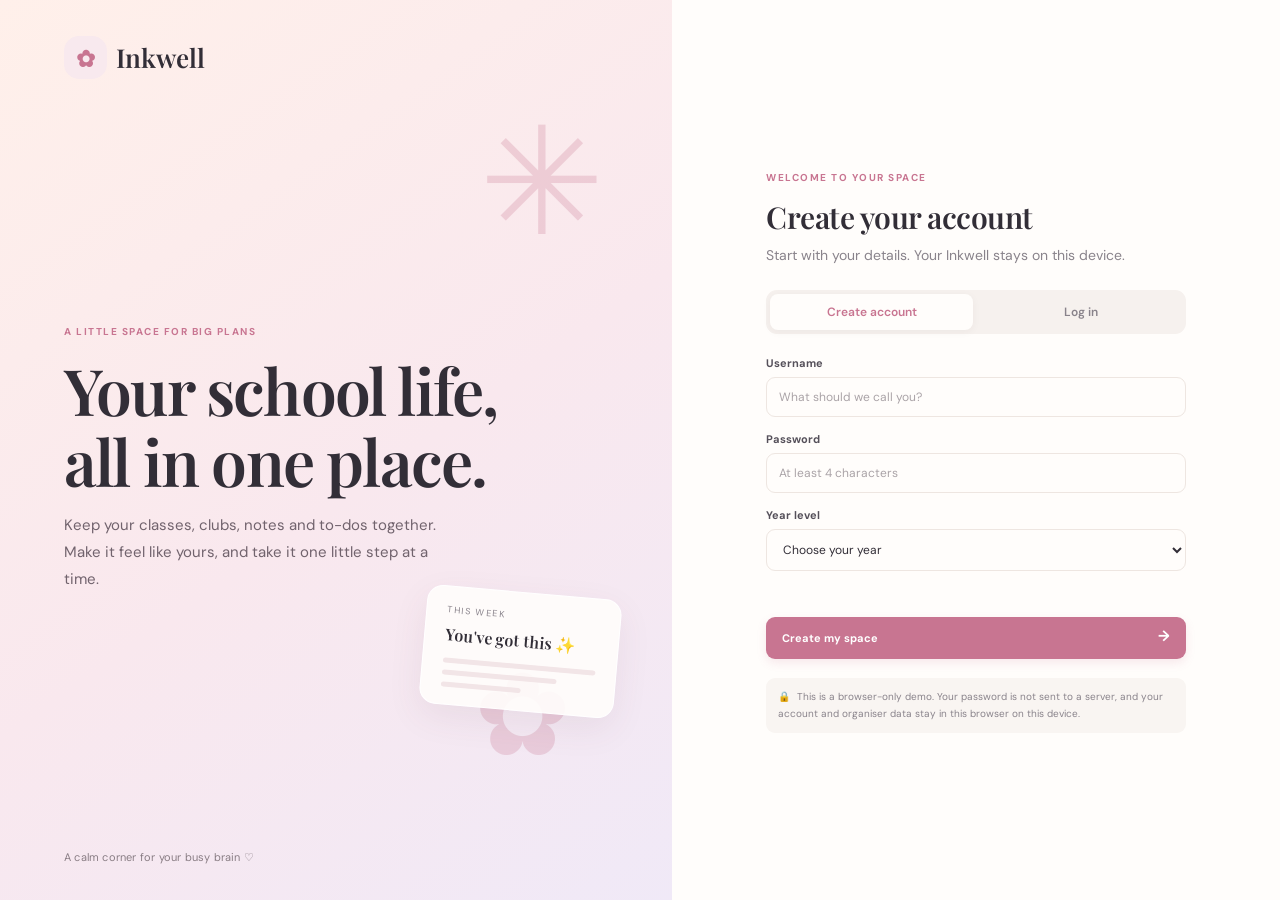
==== commit 2e47cc25: "Add Inkwell login and organizer sections" ====
--- a/index.html
+++ b/index.html
@@ -3,54 +3,118 @@
 <head>
   <meta charset="utf-8">
   <meta name="viewport" content="width=device-width, initial-scale=1">
-  <meta name="theme-color" content="#fbf7f1">
-  <title>Inkwell — Your school, in sync</title>
-  <style>
-    @import url('https://fonts.googleapis.com/css2?family=DM+Sans:wght@400;500;600;700&family=Playfair+Display:wght@500;600;700&display=swap');
-    :root{--bg:#fbf7f1;--paper:#fffdfa;--ink:#302e37;--muted:#89858e;--line:#eee8e1;--accent:#cf8295;--accent-soft:#f8e9ed;--green:#70917a;--shadow:0 10px 30px #45382b0b;--serif:'Playfair Display',Georgia,serif;--sans:'DM Sans',Arial,sans-serif}
-    *{box-sizing:border-box}body{margin:0;background:var(--bg);color:var(--ink);font:14px var(--sans);transition:background .25s,color .25s}button,input{font:inherit}button{cursor:pointer;color:inherit}a{color:inherit;text-decoration:none}
-    body.formal{--bg:#f1f3f5;--paper:#fff;--ink:#1d2a3a;--muted:#687586;--line:#e0e5ea;--accent:#315c83;--accent-soft:#e7eef5;--green:#527b66;--shadow:0 8px 25px #14273a0a;--serif:Georgia,serif}
-    body.custom{--bg:#f5f2ff;--paper:#fff;--ink:#29253c;--muted:#79738c;--line:#e9e5f3;--accent:#8063bd;--accent-soft:#eee9fb;--green:#658773;--shadow:0 10px 30px #3022590b}
-    .app{min-height:100vh;max-width:1440px;margin:auto;display:grid;grid-template-columns:238px 1fr}.sidebar{padding:30px 18px;border-right:1px solid var(--line);display:flex;flex-direction:column;background:var(--paper)}.brand{display:flex;align-items:center;gap:11px;padding:0 12px;margin-bottom:42px}.brand-mark{width:38px;height:38px;background:var(--accent-soft);color:var(--accent);border-radius:13px;display:grid;place-items:center;font-size:20px}.brand-name{font:600 20px var(--serif);letter-spacing:-.4px}.brand-tag{font-size:10px;color:var(--muted);margin-top:2px;letter-spacing:.3px}.nav-label{font-size:10px;letter-spacing:1.5px;color:var(--muted);font-weight:700;padding:0 12px;margin:18px 0 8px}.nav-item{display:flex;align-items:center;gap:12px;padding:11px 13px;border-radius:10px;color:var(--muted);margin:2px 0;font-weight:500}.nav-item .icon{font-size:16px;width:18px;text-align:center}.nav-item.active{background:var(--accent-soft);color:var(--accent);font-weight:700}.sidebar-bottom{margin-top:auto}.mini-card{background:var(--bg);padding:15px;border-radius:13px;margin:10px 4px}.mini-card strong{font-size:12px}.mini-card p{font-size:11px;color:var(--muted);line-height:1.5;margin:6px 0 0}.user{display:flex;gap:10px;align-items:center;border-top:1px solid var(--line);padding:18px 8px 0;margin-top:16px}.avatar{width:34px;height:34px;border-radius:50%;background:#efd8cb;display:grid;place-items:center;color:#705545;font-size:13px;font-weight:700}.user-name{font-size:12px;font-weight:700}.user-sub{font-size:10px;color:var(--muted);margin-top:3px}
-    main{padding:29px 42px 48px;min-width:0}.topbar{display:flex;justify-content:space-between;align-items:center;margin-bottom:31px}.crumb{color:var(--muted);font-size:12px}.crumb b{color:var(--ink);font-weight:600}.top-actions{display:flex;gap:10px;align-items:center}.icon-btn{border:1px solid var(--line);background:var(--paper);border-radius:10px;padding:9px 11px;color:var(--muted)}.date-chip{font-size:11px;color:var(--muted);padding:9px 12px;border:1px solid var(--line);border-radius:10px;background:var(--paper)}
-    .welcome{display:flex;justify-content:space-between;align-items:flex-end;margin-bottom:25px}.eyebrow{color:var(--accent);font-size:10px;letter-spacing:1.6px;text-transform:uppercase;font-weight:700}.welcome h1{font:600 34px var(--serif);letter-spacing:-.7px;margin:8px 0}.welcome p{margin:0;color:var(--muted);font-size:13px}.week-pill{background:var(--accent-soft);color:var(--accent);border-radius:99px;padding:9px 14px;font-size:11px;font-weight:700}
-    .themes{display:flex;align-items:center;gap:8px;margin:0 0 24px}.themes-label{color:var(--muted);font-size:11px;margin-right:4px}.theme-btn{background:var(--paper);border:1px solid var(--line);padding:8px 12px;border-radius:9px;font-size:11px;color:var(--muted);transition:.2s}.theme-btn.active{border-color:var(--accent);color:var(--accent);background:var(--accent-soft);font-weight:700}.swatch{display:inline-block;width:8px;height:8px;border-radius:50%;margin-right:6px;background:var(--accent)}.theme-btn[data-theme="formal"] .swatch{background:#315c83}.theme-btn[data-theme="custom"] .swatch{background:#8063bd}.custom-options{display:none;align-items:center;gap:6px;margin-left:6px}.custom-options.show{display:flex}.color-pick{appearance:none;border:0;background:none;width:22px;height:22px;padding:0;cursor:pointer}.color-pick::-webkit-color-swatch{border:2px solid white;border-radius:50%;box-shadow:0 0 0 1px var(--line)}
-    .stats{display:grid;grid-template-columns:repeat(4,1fr);gap:14px;margin-bottom:19px}.stat{background:var(--paper);border:1px solid var(--line);border-radius:14px;padding:17px 18px;box-shadow:var(--shadow)}.stat-top{display:flex;justify-content:space-between;align-items:center;color:var(--muted);font-size:11px}.stat-icon{width:29px;height:29px;border-radius:9px;background:var(--accent-soft);display:grid;place-items:center;color:var(--accent)}.stat-num{font:600 26px var(--serif);margin-top:12px}.stat-foot{font-size:10px;color:var(--muted);margin-top:3px}.stat-foot em{font-style:normal;color:var(--green);font-weight:700}
-    .content-grid{display:grid;grid-template-columns:minmax(0,1.7fr) minmax(270px,1fr);gap:18px}.panel{background:var(--paper);border:1px solid var(--line);border-radius:15px;padding:20px;box-shadow:var(--shadow)}.panel-head{display:flex;justify-content:space-between;align-items:center;margin-bottom:17px}.panel-title{font:600 18px var(--serif)}.panel-link{color:var(--accent);font-size:11px;font-weight:700;border:0;background:none}.calendar-head{display:grid;grid-template-columns:repeat(7,1fr);text-align:center;color:var(--muted);font-size:10px;margin-bottom:8px}.calendar{display:grid;grid-template-columns:repeat(7,1fr);gap:5px}.day{height:67px;border-radius:9px;padding:7px 5px;text-align:center;position:relative;color:var(--muted);font-size:11px}.day.current-month{color:var(--ink)}.day.today{background:var(--accent-soft);color:var(--accent);font-weight:700}.day .dot{position:absolute;bottom:8px;left:50%;transform:translateX(-50%);width:4px;height:4px;border-radius:50%;background:var(--accent)}.day .dot.green{background:var(--green)}.upcoming{margin-top:20px;border-top:1px solid var(--line);padding-top:16px}.up-title{font-size:10px;color:var(--muted);letter-spacing:1.1px;text-transform:uppercase;font-weight:700;margin-bottom:11px}.event{display:flex;align-items:center;gap:12px;padding:9px 0}.event-date{width:39px;height:39px;background:var(--accent-soft);border-radius:10px;display:grid;place-items:center;color:var(--accent);font-size:10px;font-weight:700;line-height:1.15;text-align:center}.event-date.green{background:#edf3ed;color:var(--green)}.event-name{font-size:12px;font-weight:700}.event-sub{font-size:10px;color:var(--muted);margin-top:4px}.event-time{margin-left:auto;color:var(--muted);font-size:10px;white-space:nowrap}
-    .task-list{display:flex;flex-direction:column;gap:9px}.task{display:flex;align-items:center;gap:11px;border:1px solid var(--line);padding:11px;border-radius:11px}.check{width:18px;height:18px;border:1.5px solid #d8d2d0;border-radius:6px;display:grid;place-items:center;flex:none;cursor:pointer;color:white;font-size:11px}.task.done .check{background:var(--green);border-color:var(--green)}.task.done .task-name{text-decoration:line-through;color:var(--muted)}.task-info{min-width:0}.task-name{font-size:11px;font-weight:700}.task-meta{font-size:10px;color:var(--muted);margin-top:4px}.tag{font-size:9px;background:var(--accent-soft);color:var(--accent);padding:5px 7px;border-radius:99px;margin-left:auto;white-space:nowrap}.tag.green{background:#edf3ed;color:var(--green)}.add-task{display:flex;gap:8px;margin-top:12px}.add-task input{min-width:0;flex:1;background:var(--bg);border:1px solid var(--line);border-radius:9px;padding:10px 11px;color:var(--ink);outline:none;font-size:11px}.add-task input:focus{border-color:var(--accent)}.add-btn{border:0;background:var(--accent);color:white;border-radius:9px;width:38px;font-size:18px}.focus{margin-top:16px;padding:14px;background:var(--bg);border-radius:11px}.focus-top{display:flex;justify-content:space-between;font-size:10px}.focus-top span{color:var(--muted)}.progress{height:5px;background:var(--line);border-radius:9px;margin-top:10px;overflow:hidden}.progress span{display:block;width:64%;height:100%;background:var(--accent);border-radius:9px}.footnote{text-align:center;color:var(--muted);font-size:10px;margin-top:20px}
-    body.formal .panel,body.formal .stat{border-radius:7px}body.formal .nav-item{border-radius:5px}body.formal .brand-mark{border-radius:7px}body.formal .welcome h1{font-family:var(--serif);font-size:32px}body.custom{font-family:var(--sans)}
-    @media(max-width:950px){.app{grid-template-columns:190px 1fr}.sidebar{padding:24px 12px}main{padding:25px 25px}.stats{grid-template-columns:repeat(2,1fr)}}@media(max-width:700px){.app{display:block}.sidebar{position:sticky;z-index:3;top:0;height:auto;padding:10px 14px;border-right:0;border-bottom:1px solid var(--line);flex-direction:row;align-items:center;justify-content:space-between}.brand{margin:0;padding:0}.brand-mark{width:34px;height:34px}.brand-name{font-size:17px}.brand-tag,.nav-label,.sidebar-bottom,.nav-item span:not(.icon){display:none}.sidebar nav{display:flex;gap:2px}.nav-item{padding:9px;margin:0}.nav-item .icon{font-size:17px}.nav-item.active{background:transparent;color:var(--accent)}main{padding:22px 16px 35px}.topbar{margin-bottom:24px}.date-chip{display:none}.welcome h1{font-size:29px}.welcome{align-items:flex-start;gap:8px}.week-pill{font-size:9px;padding:8px 10px}.stats{gap:9px}.stat{padding:13px}.stat-num{font-size:23px}.content-grid{grid-template-columns:1fr}.panel{padding:16px}.day{height:52px}.themes{flex-wrap:wrap}.themes-label{width:100%}}
-  </style>
+  <meta name="theme-color" content="#fff8f4">
+  <meta name="description" content="Inkwell is your cosy student organiser for tasks, classes, clubs and notes.">
+  <title>Inkwell — your student space</title>
+  <link rel="preconnect" href="https://fonts.googleapis.com">
+  <link rel="preconnect" href="https://fonts.gstatic.com" crossorigin>
+  <link href="https://fonts.googleapis.com/css2?family=DM+Sans:wght@400;500;600;700&family=Playfair+Display:wght@500;600;700&display=swap" rel="stylesheet">
+  <link rel="stylesheet" href="style.css">
 </head>
 <body>
-  <div class="app">
+  <section id="auth-view" class="auth-view">
+    <div class="auth-art">
+      <a class="brand brand-large" href="#"><span class="brand-mark">✿</span><span>Inkwell</span></a>
+      <div class="auth-art-copy">
+        <span class="eyebrow">A little space for big plans</span>
+        <h1>Your school life,<br>all in one place.</h1>
+        <p>Keep your classes, clubs, notes and to-dos together. Make it feel like yours, and take it one little step at a time.</p>
+      </div>
+      <div class="art-doodle doodle-one">✳</div><div class="art-doodle doodle-two">✿</div>
+      <div class="art-card"><span>THIS WEEK</span><strong>You've got this ✨</strong><div class="art-lines"><i></i><i></i><i></i></div></div>
+      <div class="auth-art-foot">A calm corner for your busy brain ♡</div>
+    </div>
+    <div class="auth-side">
+      <div class="auth-box">
+        <span class="eyebrow" id="auth-eyebrow">WELCOME TO YOUR SPACE</span>
+        <h2 id="auth-title">Create your account</h2>
+        <p class="auth-intro" id="auth-intro">Start with your details. Your Inkwell stays on this device.</p>
+        <div class="auth-tabs" role="tablist" aria-label="Account options">
+          <button class="auth-tab active" type="button" data-mode="create" role="tab" aria-selected="true">Create account</button>
+          <button class="auth-tab" type="button" data-mode="login" role="tab" aria-selected="false">Log in</button>
+        </div>
+        <form id="auth-form" class="form-stack">
+          <label class="field-label">Username<input id="auth-username" autocomplete="username" required minlength="2" maxlength="24" placeholder="What should we call you?"></label>
+          <label class="field-label">Password<input id="auth-password" type="password" autocomplete="new-password" required minlength="4" placeholder="At least 4 characters"></label>
+          <label class="field-label create-only">Year level<select id="auth-year" required><option value="" disabled selected>Choose your year</option><option>Year 7</option><option>Year 8</option><option>Year 9</option><option>Year 10</option><option>Year 11</option><option>Year 12</option><option>Other</option></select></label>
+          <p class="auth-error" id="auth-error" role="alert" aria-live="polite"></p>
+          <button class="button button-primary full" id="auth-submit" type="submit">Create my space <span>→</span></button>
+        </form>
+        <p class="privacy-note"><span>🔒</span> This is a browser-only demo. Your password is not sent to a server, and your account and organiser data stay in this browser on this device.</p>
+      </div>
+      <div class="auth-mobile-brand"><span class="brand-mark">✿</span> Inkwell</div>
+    </div>
+  </section>
+
+  <div id="app-view" class="app" hidden>
     <aside class="sidebar">
-      <a class="brand" href="#"><div class="brand-mark">✿</div><div><div class="brand-name">Inkwell</div><div class="brand-tag">YOUR SCHOOL, IN SYNC</div></div></a>
-      <nav aria-label="Main navigation"><div class="nav-label">WORKSPACE</div><a class="nav-item active" href="#overview"><span class="icon">⌂</span><span>Overview</span></a><a class="nav-item" href="#calendar"><span class="icon">▦</span><span>My calendar</span></a><a class="nav-item" href="#tasks"><span class="icon">☷</span><span>My tasks</span></a><a class="nav-item" href="#clubs"><span class="icon">♡</span><span>Clubs & groups</span></a><div class="nav-label">YOUR SPACE</div><a class="nav-item" href="#notes"><span class="icon">✎</span><span>Notes</span></a><a class="nav-item" href="#settings"><span class="icon">⚙</span><span>Settings</span></a></nav>
-      <div class="sidebar-bottom"><div class="mini-card"><strong>A little reminder ✨</strong><p>You don't have to do it all today. One thing at a time.</p></div><div class="user"><div class="avatar">JD</div><div><div class="user-name">Jamie Davis</div><div class="user-sub">Year 11 · Student</div></div><span style="margin-left:auto;color:var(--muted)">⌄</span></div></div>
+      <a class="brand" href="#overview" aria-label="Inkwell home"><span class="brand-mark">✿</span><span>Inkwell</span></a>
+      <div class="nav-label">YOUR WORKSPACE</div>
+      <nav class="main-nav" aria-label="Main navigation">
+        <button class="nav-item active" type="button" data-page="overview"><span class="nav-icon">⌂</span>Overview</button>
+        <button class="nav-item" type="button" data-page="calendar"><span class="nav-icon">▦</span>My calendar</button>
+        <button class="nav-item" type="button" data-page="tasks"><span class="nav-icon">☷</span>My tasks<span class="nav-count" id="nav-task-count">0</span></button>
+        <button class="nav-item" type="button" data-page="clubs"><span class="nav-icon">♡</span>Clubs & groups</button>
+        <button class="nav-item" type="button" data-page="notes"><span class="nav-icon">✎</span>My notes</button>
+      </nav>
+      <div class="nav-label nav-label-lower">YOUR SPACE</div>
+      <nav aria-label="Personal settings"><button class="nav-item" type="button" data-page="settings"><span class="nav-icon">⚙</span>Settings</button></nav>
+      <div class="sidebar-spacer"></div>
+      <div class="sidebar-note"><span>✦ A gentle reminder</span><p>You don't have to do it all today. One thing at a time.</p></div>
+      <div class="profile-card"><div class="avatar" id="sidebar-avatar">I</div><div class="profile-text"><strong id="sidebar-name">Student</strong><span id="sidebar-year">Year level</span></div><button class="more-button" id="signout-button" type="button" title="Log out" aria-label="Log out">↪</button></div>
     </aside>
-    <main id="overview">
-      <div class="topbar"><div class="crumb">Workspace&nbsp; / &nbsp;<b>Overview</b></div><div class="top-actions"><span class="date-chip" id="today-date"></span><button class="icon-btn" aria-label="Notifications">♧</button><div class="avatar">JD</div></div></div>
-      <section class="welcome"><div><div class="eyebrow">SUNDAY, NOVEMBER 15</div><h1>Good morning, Jamie <span style="font-size:25px">☀️</span></h1><p>A fresh week is a fresh start. Here's what's on your plate.</p></div><div class="week-pill">WEEK 46 &nbsp;·&nbsp; TERM 4</div></section>
-      <section class="themes" aria-label="Choose a look"><span class="themes-label">Make it yours</span><button class="theme-btn active" data-theme="preppy"><i class="swatch"></i>Cute & preppy</button><button class="theme-btn" data-theme="formal"><i class="swatch"></i>Formal</button><button class="theme-btn" data-theme="custom"><i class="swatch"></i>Customizable</button><span class="custom-options" id="custom-options" aria-label="Choose accent colour"><input class="color-pick" type="color" value="#8063bd" title="Choose your accent colour"></span></section>
-      <section class="stats"><div class="stat"><div class="stat-top">Tasks to do <span class="stat-icon">☷</span></div><div class="stat-num" id="task-count">4</div><div class="stat-foot"><em>2 due soon</em> · you're on track</div></div><div class="stat"><div class="stat-top">This week's events <span class="stat-icon">▦</span></div><div class="stat-num">6</div><div class="stat-foot">Your calendar is looking good</div></div><div class="stat"><div class="stat-top">Study streak <span class="stat-icon">✦</span></div><div class="stat-num">5 <small style="font:12px var(--sans)">days</small></div><div class="stat-foot"><em>Keep it going!</em> Little by little</div></div><div class="stat"><div class="stat-top">Clubs joined <span class="stat-icon">♡</span></div><div class="stat-num">3</div><div class="stat-foot">Art club · Debate · Eco team</div></div></section>
-      <section class="content-grid"><div class="panel" id="calendar"><div class="panel-head"><div class="panel-title">Your calendar</div><button class="panel-link">November 2026&nbsp;⌄</button></div><div class="calendar-head"><span>MON</span><span>TUE</span><span>WED</span><span>THU</span><span>FRI</span><span>SAT</span><span>SUN</span></div><div class="calendar" id="calendar-grid"></div><div class="upcoming"><div class="up-title">Coming up</div><div class="event"><div class="event-date">NOV<br>17</div><div><div class="event-name">Art club catch-up</div><div class="event-sub">Room 204 · Bring your sketchbook</div></div><div class="event-time">3:30 PM</div></div><div class="event"><div class="event-date green">NOV<br>19</div><div><div class="event-name">Biology study group</div><div class="event-sub">Library · Chapter 8 review</div></div><div class="event-time">4:00 PM</div></div><div class="event"><div class="event-date">NOV<br>21</div><div><div class="event-name">History essay due</div><div class="event-sub">Submit through your class portal</div></div><div class="event-time">All day</div></div></div></div>
-      <div class="panel" id="tasks"><div class="panel-head"><div class="panel-title">Today's tasks</div><button class="panel-link">See all&nbsp;→</button></div><div class="task-list" id="task-list"><div class="task"><button class="check" aria-label="Mark complete"></button><div class="task-info"><div class="task-name">Finish biology lab notes</div><div class="task-meta">Biology · Due today</div></div><span class="tag">TODAY</span></div><div class="task"><button class="check" aria-label="Mark complete"></button><div class="task-info"><div class="task-name">Read chapter 8</div><div class="task-meta">English · 20 min</div></div><span class="tag green">STUDY</span></div><div class="task"><button class="check" aria-label="Mark complete"></button><div class="task-info"><div class="task-name">Pack art supplies</div><div class="task-meta">Art club · For Tuesday</div></div><span class="tag">CLUB</span></div><div class="task"><button class="check" aria-label="Mark complete"></button><div class="task-info"><div class="task-name">Review algebra formulas</div><div class="task-meta">Maths · 15 min</div></div><span class="tag green">STUDY</span></div></div><form class="add-task" id="add-task"><input id="new-task" placeholder="Add a task for today…" aria-label="New task"><button class="add-btn" aria-label="Add task">+</button></form><div class="focus"><div class="focus-top"><b>Your weekly progress</b><span>4 of 6 tasks done</span></div><div class="progress"><span></span></div></div></div></section>
-      <div class="footnote">Made for your busy brain (and your big plans) ♡</div>
+
+    <main class="main-area">
+      <header class="topbar"><div class="breadcrumbs"><span>Inkwell</span><span class="crumb-slash">/</span><strong id="breadcrumb-title">Overview</strong></div><div class="topbar-right"><span class="today-label" id="today-label"></span><div class="avatar avatar-small" id="top-avatar">I</div></div></header>
+
+      <section class="page-view active" id="page-overview" data-title="Overview">
+        <div class="welcome-row"><div><span class="eyebrow" id="welcome-eyebrow">YOUR SPACE, YOUR PACE</span><h1 id="welcome-title">Welcome to Inkwell</h1><p>Here's a little look at what's happening in your world.</p></div><span class="week-pill" id="week-pill"></span></div>
+        <div class="overview-stats">
+          <article class="stat-card"><span class="stat-icon">☷</span><span class="stat-label">Tasks left</span><strong id="overview-tasks">0</strong><small>Little steps add up</small></article>
+          <article class="stat-card"><span class="stat-icon icon-green">▦</span><span class="stat-label">Upcoming events</span><strong id="overview-events">0</strong><small>On your calendar</small></article>
+          <article class="stat-card"><span class="stat-icon icon-lilac">♡</span><span class="stat-label">Clubs & groups</span><strong id="overview-clubs">0</strong><small>Your people, your interests</small></article>
+        </div>
+        <div class="overview-grid">
+          <section class="panel"><div class="panel-heading"><div><span class="eyebrow">YOUR NEXT STEPS</span><h2>Coming up</h2></div><button class="text-button" type="button" data-goto="tasks">All tasks →</button></div><div id="overview-task-list" class="preview-list"></div><div class="empty-state" id="overview-task-empty"><span>✦</span><strong>Nothing on your list yet</strong><p>Add a task when you're ready.</p><button class="button button-soft" type="button" data-goto="tasks">Add your first task</button></div></section>
+          <section class="panel"><div class="panel-heading"><div><span class="eyebrow">DON'T FORGET</span><h2>Next events</h2></div><button class="text-button" type="button" data-goto="calendar">Your calendar →</button></div><div id="overview-event-list" class="preview-list"></div><div class="empty-state" id="overview-event-empty"><span>☼</span><strong>Your week is wide open</strong><p>Add an event or club catch-up.</p><button class="button button-soft" type="button" data-goto="calendar">Add an event</button></div></section>
+        </div>
+        <section class="welcome-tip"><div class="tip-icon">✿</div><div><strong>A note to yourself</strong><p>Progress is progress, even if it's just one small thing.</p></div><button class="text-button" type="button" data-goto="notes">Write a note →</button></section>
+      </section>
+
+      <section class="page-view" id="page-calendar" data-title="My calendar">
+        <div class="page-heading"><div><span class="eyebrow">SAVE THE DATE</span><h1>My calendar</h1><p>Keep track of classes, deadlines, plans and club meetups.</p></div><span class="heading-sticker">▦</span></div>
+        <section class="panel form-panel"><div class="panel-heading"><div><span class="eyebrow">ADD TO YOUR WEEK</span><h2>New event</h2></div></div><form id="event-form" class="entry-form"><label>Event name<input name="title" required maxlength="70" placeholder="e.g. Debate club meetup"></label><label>Date<input name="date" required type="date"></label><label>Time<input name="time" type="time"></label><label>Type<select name="type"><option>School</option><option>Class</option><option>Club</option><option>Personal</option></select></label><button class="button button-primary" type="submit">Add event <span>+</span></button></form></section>
+        <section class="panel list-panel"><div class="panel-heading"><div><span class="eyebrow">WHAT'S AHEAD</span><h2>All events</h2></div><span class="item-count" id="event-count">0 events</span></div><div id="event-list" class="item-list"></div><div class="empty-state compact" id="event-empty"><span>☼</span><strong>No events yet</strong><p>When you add something to your calendar, it'll show up here.</p></div></section>
+      </section>
+
+      <section class="page-view" id="page-tasks" data-title="My tasks">
+        <div class="page-heading"><div><span class="eyebrow">ONE THING AT A TIME</span><h1>My tasks</h1><p>Break your schoolwork into little, doable steps.</p></div><span class="heading-sticker">☷</span></div>
+        <section class="panel form-panel"><div class="panel-heading"><div><span class="eyebrow">GET IT OUT OF YOUR HEAD</span><h2>Add a task</h2></div></div><form id="task-form" class="entry-form"><label>What do you need to do?<input name="title" required maxlength="90" placeholder="e.g. Finish science worksheet"></label><label>Subject or group<input name="subject" maxlength="40" placeholder="e.g. Science"></label><label>Due date<input name="due" type="date"></label><label>Priority<select name="priority"><option>Normal</option><option>Important</option><option>Whenever</option></select></label><button class="button button-primary" type="submit">Add task <span>+</span></button></form></section>
+        <section class="panel list-panel"><div class="panel-heading"><div><span class="eyebrow">YOUR TO-DO LIST</span><h2>Tasks to work on</h2></div><span class="item-count" id="task-count">0 tasks</span></div><div id="task-list" class="item-list"></div><div class="empty-state compact" id="task-empty"><span>✦</span><strong>All clear for now</strong><p>Add a task and give yourself a little head start.</p></div></section>
+      </section>
+
+      <section class="page-view" id="page-clubs" data-title="Clubs & groups">
+        <div class="page-heading"><div><span class="eyebrow">FIND YOUR PEOPLE</span><h1>Clubs & groups</h1><p>Keep the groups, teams and activities you care about close by.</p></div><span class="heading-sticker">♡</span></div>
+        <section class="panel form-panel"><div class="panel-heading"><div><span class="eyebrow">MAKE ROOM FOR FUN</span><h2>Add a club or group</h2></div></div><form id="club-form" class="entry-form"><label>Club or group name<input name="name" required maxlength="60" placeholder="e.g. Art club"></label><label>Meeting day<input name="day" maxlength="30" placeholder="e.g. Tuesdays"></label><label>Meeting time<input name="time" maxlength="30" placeholder="e.g. After school"></label><label>Where do you meet?<input name="place" maxlength="50" placeholder="e.g. Art room"></label><label class="wide-field">A little description<input name="description" maxlength="120" placeholder="What do you do together?"></label><button class="button button-primary" type="submit">Add group <span>+</span></button></form></section>
+        <div class="club-heading"><div><span class="eyebrow">YOUR CIRCLE</span><h2>My clubs & groups</h2></div><span class="item-count" id="club-count">0 groups</span></div><div id="club-list" class="club-grid"></div><div class="panel empty-state compact" id="club-empty"><span>♡</span><strong>Your list is yours to grow</strong><p>Add a club, study group, team or anything else you belong to.</p></div>
+      </section>
+
+      <section class="page-view" id="page-notes" data-title="My notes">
+        <div class="page-heading"><div><span class="eyebrow">A PLACE TO KEEP THOUGHTS</span><h1>My notes</h1><p>Save reminders, ideas and the things you don't want to forget.</p></div><span class="heading-sticker">✎</span></div>
+        <section class="panel form-panel"><div class="panel-heading"><div><span class="eyebrow">JOT IT DOWN</span><h2>Write a note</h2></div></div><form id="note-form" class="note-form"><label>Title<input name="title" required maxlength="70" placeholder="Give your note a name"></label><label>Subject or tag<input name="tag" maxlength="35" placeholder="e.g. English, reminder"></label><label>Your note<textarea name="body" required maxlength="1000" rows="4" placeholder="Write whatever's on your mind…"></textarea></label><button class="button button-primary" type="submit">Save note <span>+</span></button></form></section>
+        <div class="club-heading"><div><span class="eyebrow">YOUR LITTLE LIBRARY</span><h2>Saved notes</h2></div><span class="item-count" id="note-count">0 notes</span></div><div id="note-list" class="note-grid"></div><div class="panel empty-state compact" id="note-empty"><span>✎</span><strong>No notes yet</strong><p>Your ideas will be waiting here whenever you need them.</p></div>
+      </section>
+
+      <section class="page-view" id="page-settings" data-title="Settings">
+        <div class="page-heading"><div><span class="eyebrow">MAKE IT FEEL LIKE YOU</span><h1>Settings</h1><p>Update your profile and make Inkwell feel at home.</p></div><span class="heading-sticker">⚙</span></div>
+        <section class="panel settings-panel"><div class="panel-heading"><div><span class="eyebrow">ABOUT YOU</span><h2>Your profile</h2></div></div><form id="profile-form" class="settings-form"><label>Username<input name="username" id="settings-username" required minlength="2" maxlength="24"></label><label>Year level<select name="year" id="settings-year" required><option>Year 7</option><option>Year 8</option><option>Year 9</option><option>Year 10</option><option>Year 11</option><option>Year 12</option><option>Other</option></select></label><button class="button button-primary" type="submit">Save profile</button></form></section>
+        <section class="panel settings-panel"><div class="panel-heading"><div><span class="eyebrow">YOUR VIBE</span><h2>Choose your look</h2></div></div><div class="theme-options"><button class="theme-option selected" type="button" data-theme="preppy"><span class="theme-preview preppy-preview">✿</span><strong>Cute & preppy</strong><small>Blush pink and cosy curves</small></button><button class="theme-option" type="button" data-theme="formal"><span class="theme-preview formal-preview">I</span><strong>Formal</strong><small>Calm, clean and classic</small></button><button class="theme-option" type="button" data-theme="custom"><span class="theme-preview custom-preview">✦</span><strong>Customizable</strong><small>Pick a colour that's you</small></button></div><label class="accent-row" id="accent-row">Choose your accent colour<input type="color" id="accent-picker" value="#8162b4"></label></section>
+        <section class="panel settings-panel account-panel"><div><span class="eyebrow">ACCOUNT</span><h2>Done for now?</h2><p>Log out of this browser or clear the local demo profile and its saved items.</p></div><div class="account-actions"><button class="button button-soft" type="button" id="settings-signout">Log out</button><button class="button button-danger" type="button" id="clear-account">Clear local account</button></div></section>
+      </section>
+      <footer class="app-footer">Your Inkwell is saved in this browser on this device · <button type="button" data-goto="settings">Manage settings</button></footer>
     </main>
   </div>
-  <script>
-    const grid=document.querySelector('#calendar-grid');
-    const firstDay=new Date(2026,10,1).getDay(); // Sunday first
-    const offset=(firstDay+6)%7;
-    for(let i=0;i<35;i++){const n=i-offset+1;const inMonth=n>0&&n<=30;const d=document.createElement('div');d.className='day'+(inMonth?' current-month':'')+(n===15?' today':'');d.textContent=inMonth?n:(n<1?31+n:n-30);if(inMonth&&[17,19,21,24,26].includes(n)){const dot=document.createElement('i');dot.className='dot'+(n===19?' green':'');d.append(dot)}grid.append(d)}
-    document.querySelector('#today-date').textContent=new Intl.DateTimeFormat('en-AU',{weekday:'short',day:'numeric',month:'short',year:'numeric'}).format(new Date());
-    const body=document.body, themeBtns=[...document.querySelectorAll('.theme-btn')], customOptions=document.querySelector('#custom-options'), picker=document.querySelector('.color-pick');
-    function applyTheme(theme){body.classList.remove('formal','custom');if(theme!=='preppy')body.classList.add(theme);themeBtns.forEach(b=>b.classList.toggle('active',b.dataset.theme===theme));customOptions.classList.toggle('show',theme==='custom');localStorage.setItem('study-society-theme',theme)}
-    themeBtns.forEach(b=>b.addEventListener('click',()=>applyTheme(b.dataset.theme)));const saved=localStorage.getItem('study-society-theme');if(saved&&['preppy','formal','custom'].includes(saved))applyTheme(saved);
-    picker.addEventListener('input',e=>{document.documentElement.style.setProperty('--accent',e.target.value);document.documentElement.style.setProperty('--accent-soft',e.target.value+'22');localStorage.setItem('study-society-accent',e.target.value)});const savedAccent=localStorage.getItem('study-society-accent');if(savedAccent){picker.value=savedAccent;document.documentElement.style.setProperty('--accent',savedAccent);document.documentElement.style.setProperty('--accent-soft',savedAccent+'22')}
-    const list=document.querySelector('#task-list');function updateCount(){document.querySelector('#task-count').textContent=[...list.querySelectorAll('.task')].filter(t=>!t.classList.contains('done')).length}function bindTask(t){t.querySelector('.check').addEventListener('click',()=>{t.classList.toggle('done');t.querySelector('.check').textContent=t.classList.contains('done')?'✓':'';updateCount()})}list.querySelectorAll('.task').forEach(bindTask);
-    document.querySelector('#add-task').addEventListener('submit',e=>{e.preventDefault();const input=document.querySelector('#new-task'),name=input.value.trim();if(!name)return;const task=document.createElement('div');task.className='task';task.innerHTML='<button class="check" aria-label="Mark complete"></button><div class="task-info"><div class="task-name"></div><div class="task-meta">Personal · Added just now</div></div><span class="tag green">NEW</span>';task.querySelector('.task-name').textContent=name;list.append(task);bindTask(task);input.value='';updateCount()});
-  </script>
+  <div class="toast" id="toast" role="status" aria-live="polite"></div>
+  <script src="app.js"></script>
 </body>
 </html>
--- a/style.css
+++ b/style.css
@@ -0,0 +1,8 @@
+@import url('https://fonts.googleapis.com/css2?family=DM+Sans:wght@400;500;600;700&family=Playfair+Display:wght@500;600;700&display=swap');
+:root{--bg:#fff8f4;--paper:#fffdfb;--ink:#322e37;--muted:#89838b;--line:#eee6e1;--accent:#c87591;--accent-soft:#f8e9ee;--green:#668c72;--green-soft:#edf5ef;--lilac:#806bb2;--lilac-soft:#f0ecf8;--danger:#b95363;--shadow:0 10px 28px #533c3210;--sans:'DM Sans',Arial,sans-serif;--serif:'Playfair Display',Georgia,serif}*{box-sizing:border-box}body{margin:0;background:var(--bg);color:var(--ink);font:14px var(--sans);min-height:100vh}button,input,select,textarea{font:inherit}button{color:inherit;cursor:pointer}button:focus-visible,input:focus-visible,select:focus-visible,textarea:focus-visible{outline:3px solid #c8759166;outline-offset:2px}[hidden]{display:none!important}.eyebrow{font-size:10px;letter-spacing:1.5px;text-transform:uppercase;color:var(--accent);font-weight:700}.brand{display:flex;align-items:center;gap:9px;font:600 22px var(--serif);text-decoration:none;color:var(--ink)}.brand-mark{width:36px;height:36px;display:grid;place-items:center;background:var(--accent-soft);border-radius:12px;color:var(--accent);font-size:19px}.brand-large{font-size:26px}.brand-large .brand-mark{width:43px;height:43px;border-radius:15px;font-size:23px}
+/* Sign in */.auth-view{min-height:100vh;display:grid;grid-template-columns:minmax(360px,1.05fr) minmax(420px,.95fr);background:var(--paper)}.auth-art{position:relative;overflow:hidden;min-height:100vh;padding:36px clamp(28px,5vw,76px);background:linear-gradient(145deg,#fff0ea 0%,#f9e8ee 54%,#f0e9f7 100%);display:flex;flex-direction:column}.auth-art-copy{margin:auto 0;max-width:500px;position:relative;z-index:1}.auth-art-copy h1{font:600 clamp(42px,5vw,66px)/1.1 var(--serif);letter-spacing:-1.8px;margin:16px 0}.auth-art-copy p{max-width:400px;color:#71636d;font-size:15px;line-height:1.8}.art-doodle{position:absolute;color:#c8759140;font-size:150px;line-height:1}.doodle-one{top:12%;right:10%}.doodle-two{right:15%;bottom:14%;font-size:116px}.art-card{position:absolute;right:8%;bottom:21%;z-index:2;width:195px;padding:17px 20px;background:#fffdfbe8;border:1px solid #fff;border-radius:16px;box-shadow:0 12px 35px #69435014;transform:rotate(5deg)}.art-card span{display:block;font-size:9px;letter-spacing:1.6px;color:var(--muted);margin-bottom:8px}.art-card strong{font:600 16px var(--serif)}.art-lines{display:grid;gap:7px;margin-top:13px}.art-lines i{height:5px;border-radius:9px;background:#f2e5e7}.art-lines i:nth-child(2){width:75%}.art-lines i:nth-child(3){width:52%}.auth-art-foot{color:#897d84;font-size:11px;letter-spacing:.2px}.auth-side{display:grid;place-items:center;padding:42px 28px}.auth-box{width:min(100%,420px)}.auth-box h2{font:600 30px var(--serif);letter-spacing:-.5px;margin:12px 0 7px}.auth-intro{color:var(--muted);margin:0 0 24px;line-height:1.6}.auth-tabs{display:flex;gap:6px;background:#f6f1ee;border-radius:11px;padding:4px;margin-bottom:22px}.auth-tab{flex:1;border:0;background:transparent;border-radius:8px;padding:10px;color:var(--muted);font-size:12px;font-weight:600}.auth-tab.active{background:var(--paper);color:var(--accent);box-shadow:0 2px 8px #4031260c}.form-stack{display:grid;gap:15px}.field-label,.entry-form label,.note-form label,.settings-form label,.accent-row{display:grid;gap:7px;color:#55505a;font-size:11px;font-weight:700}.field-label input,.field-label select,.entry-form input,.entry-form select,.note-form input,.note-form textarea,.settings-form input,.settings-form select{width:100%;background:var(--paper);border:1px solid var(--line);border-radius:9px;padding:11px 12px;color:var(--ink);font-size:12px;font-weight:400;min-width:0}.field-label input::placeholder,.entry-form input::placeholder,.note-form input::placeholder,.note-form textarea::placeholder{color:#aaa3a7}.auth-error{min-height:16px;margin:0;color:var(--danger);font-size:11px}.button{border:0;border-radius:9px;padding:11px 15px;font-size:11px;font-weight:700;transition:transform .15s,filter .15s}.button:hover{filter:brightness(.98);transform:translateY(-1px)}.button-primary{background:var(--accent);color:white;box-shadow:0 4px 10px #c8759126}.button-primary span{float:right;font-size:15px;line-height:11px}.button-soft{background:var(--accent-soft);color:var(--accent)}.button-danger{background:#fae9eb;color:var(--danger)}.full{width:100%;text-align:left;padding:14px 16px}.privacy-note{font-size:10px;line-height:1.65;color:var(--muted);margin:19px 0 0;background:#f9f5f2;border-radius:9px;padding:11px 12px}.privacy-note span{margin-right:4px}.auth-mobile-brand{display:none}
+/* App frame */.app{min-height:100vh;display:grid;grid-template-columns:238px 1fr;max-width:1600px;margin:0 auto}.sidebar{position:sticky;top:0;height:100vh;min-height:620px;background:var(--paper);border-right:1px solid var(--line);padding:27px 16px 16px;display:flex;flex-direction:column}.sidebar .brand{padding:0 8px;margin-bottom:38px}.nav-label{padding:0 12px;font-size:9px;color:#aaa2a8;letter-spacing:1.5px;font-weight:700;margin-bottom:9px}.nav-label-lower{margin-top:27px}.main-nav{display:grid;gap:3px}.nav-item{display:flex;align-items:center;gap:11px;width:100%;border:0;background:transparent;text-align:left;padding:11px 12px;border-radius:9px;font-size:11px;color:var(--muted);font-weight:600}.nav-item:hover{background:#faf5f2;color:var(--ink)}.nav-item.active{background:var(--accent-soft);color:var(--accent)}.nav-icon{width:18px;text-align:center;font-size:16px}.nav-count{margin-left:auto;border-radius:30px;background:#ffffffa8;padding:3px 7px;font-size:9px}.sidebar-spacer{flex:1}.sidebar-note{background:#fcf4ef;padding:14px;border-radius:12px;margin:0 3px 14px}.sidebar-note span{font-size:10px;font-weight:700;color:var(--accent)}.sidebar-note p{font-size:10px;line-height:1.55;color:var(--muted);margin:6px 0 0}.profile-card{border-top:1px solid var(--line);padding:15px 6px 2px;display:flex;align-items:center;gap:10px}.avatar{width:34px;height:34px;display:grid;place-items:center;border-radius:50%;background:#f1ddd5;color:#865c62;font:700 12px var(--sans);flex:none}.profile-text{display:grid;gap:3px;min-width:0}.profile-text strong{font-size:11px;overflow:hidden;text-overflow:ellipsis;white-space:nowrap}.profile-text span{font-size:9px;color:var(--muted)}.more-button{margin-left:auto;border:0;background:transparent;color:var(--muted);font-size:16px;border-radius:7px;padding:6px}.more-button:hover{background:var(--accent-soft);color:var(--accent)}.main-area{padding:24px clamp(18px,4vw,52px) 36px;min-width:0}.topbar{height:35px;display:flex;justify-content:space-between;align-items:center;margin-bottom:28px}.breadcrumbs{font-size:11px;color:var(--muted);display:flex;gap:10px;align-items:center}.breadcrumbs strong{color:var(--ink)}.crumb-slash{color:#c7bec3}.topbar-right{display:flex;gap:14px;align-items:center}.today-label{font-size:10px;color:var(--muted)}.avatar-small{width:30px;height:30px;font-size:10px}.page-view{display:none;animation:fadein .2s ease}.page-view.active{display:block}@keyframes fadein{from{opacity:.4;transform:translateY(4px)}to{opacity:1;transform:none}}h1,h2,p{margin-top:0}.welcome-row,.page-heading{display:flex;align-items:center;justify-content:space-between;gap:16px;margin-bottom:25px}.welcome-row h1,.page-heading h1{font:600 34px var(--serif);letter-spacing:-.8px;margin:8px 0 7px}.welcome-row p,.page-heading p{color:var(--muted);font-size:12px;margin:0}.week-pill{padding:8px 12px;border-radius:50px;background:var(--accent-soft);color:var(--accent);font-size:9px;letter-spacing:.5px;font-weight:700;white-space:nowrap}.heading-sticker{width:48px;height:48px;border-radius:15px;background:var(--accent-soft);display:grid;place-items:center;color:var(--accent);font-size:23px;flex:none}.overview-stats{display:grid;grid-template-columns:repeat(3,1fr);gap:13px;margin-bottom:17px}.stat-card{position:relative;background:var(--paper);border:1px solid var(--line);border-radius:13px;padding:16px 17px;box-shadow:var(--shadow);display:grid;gap:7px}.stat-icon{position:absolute;top:15px;right:15px;width:29px;height:29px;border-radius:9px;background:var(--accent-soft);color:var(--accent);display:grid;place-items:center;font-size:14px}.icon-green{background:var(--green-soft);color:var(--green)}.icon-lilac{background:var(--lilac-soft);color:var(--lilac)}.stat-label{color:var(--muted);font-size:10px}.stat-card strong{font:600 28px var(--serif)}.stat-card small{font-size:9px;color:var(--muted)}.overview-grid{display:grid;grid-template-columns:1fr 1fr;gap:15px}.panel{background:var(--paper);border:1px solid var(--line);border-radius:13px;padding:19px;box-shadow:var(--shadow)}.panel-heading{display:flex;align-items:center;justify-content:space-between;gap:10px;margin-bottom:17px}.panel-heading h2,.club-heading h2,.account-panel h2{font:600 19px var(--serif);margin:5px 0 0}.text-button{border:0;background:transparent;color:var(--accent);font-size:10px;font-weight:700;padding:6px}.text-button:hover{text-decoration:underline}.preview-list{display:grid}.preview-row{display:flex;align-items:center;gap:10px;padding:10px 0;border-top:1px solid #f2ece9}.preview-row:first-child{border-top:0}.preview-check{width:18px;height:18px;border:1px solid #ded4d3;border-radius:6px;background:transparent;color:white;font-size:11px;flex:none}.preview-row.completed .preview-check{background:var(--green);border-color:var(--green)}.preview-row.completed strong{text-decoration:line-through;color:var(--muted)}.preview-row-text{min-width:0;display:grid;gap:4px}.preview-row-text strong{font-size:10px;overflow:hidden;text-overflow:ellipsis;white-space:nowrap}.preview-row-text span{font-size:9px;color:var(--muted)}.preview-date{min-width:42px;text-align:center;background:var(--accent-soft);color:var(--accent);border-radius:8px;padding:7px 5px;font-size:8px;font-weight:700}.empty-state{text-align:center;padding:18px 8px;color:var(--muted)}.empty-state>span{display:block;color:var(--accent);font-size:21px;margin-bottom:6px}.empty-state strong{display:block;font:600 14px var(--serif);color:var(--ink)}.empty-state p{font-size:10px;margin:5px 0 12px}.empty-state .button{font-size:10px}.empty-state.compact{padding:23px 10px}.welcome-tip{margin-top:15px;background:linear-gradient(100deg,#f9efea,#f8f0f7);border-radius:12px;padding:14px 16px;display:flex;align-items:center;gap:12px}.tip-icon{width:32px;height:32px;border-radius:10px;background:#fff9;color:var(--accent);display:grid;place-items:center;font-size:17px}.welcome-tip strong{font:600 13px var(--serif)}.welcome-tip p{font-size:10px;color:var(--muted);margin:4px 0 0}.welcome-tip .text-button{margin-left:auto}
+/* Forms and lists */.page-heading{margin-bottom:24px}.form-panel{margin-bottom:15px}.entry-form{display:grid;grid-template-columns:repeat(4,minmax(0,1fr));align-items:end;gap:11px}.entry-form .button{height:36px}.entry-form .wide-field{grid-column:span 2}.list-panel{margin-bottom:18px}.item-count{font-size:9px;color:var(--muted);background:#f8f4f1;padding:6px 9px;border-radius:20px;white-space:nowrap}.item-list{display:grid}.item-row{display:flex;align-items:center;gap:11px;padding:12px 0;border-top:1px solid #f1ebe8}.item-row:first-child{border-top:0}.item-row .check-button{width:19px;height:19px;border:1px solid #ded6d4;border-radius:6px;background:transparent;color:white;flex:none;font-size:11px}.item-row.done .check-button{background:var(--green);border-color:var(--green)}.item-main{flex:1;min-width:0;display:grid;gap:5px}.item-main strong{font-size:11px;overflow:hidden;text-overflow:ellipsis;white-space:nowrap}.item-main span{font-size:9px;color:var(--muted)}.item-row.done .item-main strong{text-decoration:line-through;color:var(--muted)}.pill{border-radius:20px;padding:5px 8px;background:var(--accent-soft);color:var(--accent);font-size:8px;font-weight:700;white-space:nowrap}.pill.green{background:var(--green-soft);color:var(--green)}.pill.lilac{background:var(--lilac-soft);color:var(--lilac)}.delete-button{border:0;background:transparent;color:#b8aeb2;border-radius:6px;font-size:16px;padding:4px 7px}.delete-button:hover{color:var(--danger);background:#faecee}.club-heading{display:flex;align-items:end;justify-content:space-between;margin:23px 0 13px}.club-heading h2{margin-top:5px}.club-grid{display:grid;grid-template-columns:repeat(2,minmax(0,1fr));gap:13px}.club-card{position:relative;overflow:hidden;background:var(--paper);border:1px solid var(--line);border-radius:13px;padding:17px;box-shadow:var(--shadow)}.club-card:before{content:'';position:absolute;width:65px;height:65px;border-radius:50%;background:var(--accent-soft);right:-18px;top:-22px}.club-card-icon{position:relative;width:34px;height:34px;border-radius:10px;background:var(--accent-soft);color:var(--accent);display:grid;place-items:center;margin-bottom:12px;font-size:16px}.club-card h3{font:600 17px var(--serif);margin:0 25px 6px 0}.club-card p{font-size:10px;color:var(--muted);line-height:1.55;margin:0 0 12px}.club-details{display:flex;flex-wrap:wrap;gap:6px}.club-details span{font-size:8px;background:#f8f4f1;color:var(--muted);padding:5px 8px;border-radius:20px}.club-card .delete-button{position:absolute;right:8px;top:8px;z-index:1}.note-form{display:grid;grid-template-columns:1fr 1fr;gap:11px;align-items:end}.note-form label:nth-child(3){grid-column:1/-1}.note-form textarea{resize:vertical;min-height:100px;line-height:1.6}.note-form .button{justify-self:start}.note-grid{display:grid;grid-template-columns:repeat(3,minmax(0,1fr));gap:12px}.note-card{position:relative;min-height:145px;background:#fffaf4;border:1px solid #efe4db;border-radius:12px;padding:15px;display:flex;flex-direction:column}.note-card:nth-child(3n+2){background:#fbf7ff;border-color:#ede5f3}.note-card:nth-child(3n){background:#f6fbf7;border-color:#e4efe6}.note-card h3{font:600 16px var(--serif);margin:7px 18px 7px 0}.note-card p{font-size:10px;color:#79717a;line-height:1.6;white-space:pre-wrap;overflow-wrap:anywhere;margin:0 0 12px;flex:1}.note-card .note-date{font-size:8px;color:var(--muted)}.note-card .delete-button{position:absolute;right:7px;top:7px}.settings-panel{margin-bottom:14px}.settings-form{display:grid;grid-template-columns:1fr 1fr auto;align-items:end;gap:12px}.settings-form .button{height:36px}.theme-options{display:grid;grid-template-columns:repeat(3,1fr);gap:10px}.theme-option{background:var(--paper);border:1px solid var(--line);border-radius:11px;text-align:left;padding:11px;display:grid;gap:7px;transition:.15s}.theme-option:hover{transform:translateY(-1px)}.theme-option.selected{border-color:var(--accent);box-shadow:0 0 0 2px var(--accent-soft)}.theme-preview{height:43px;border-radius:7px;display:grid;place-items:center;font:600 20px var(--serif)}.preppy-preview{background:#f9e8ed;color:#c87591}.formal-preview{background:#e9eef4;color:#315c83}.custom-preview{background:#eee9fb;color:#8063bd}.theme-option strong{font-size:10px}.theme-option small{font-size:8px;color:var(--muted);line-height:1.4}.accent-row{display:none;grid-template-columns:1fr auto;align-items:center;margin-top:14px;background:#faf7f4;border-radius:8px;padding:10px 12px}.accent-row.show{display:grid}.accent-row input{width:34px;height:28px;border:0;background:transparent;padding:0}.account-panel{display:flex;align-items:center;justify-content:space-between;gap:16px}.account-panel p{font-size:10px;color:var(--muted);margin:7px 0 0}.account-actions{display:flex;gap:8px;flex-wrap:wrap}.app-footer{text-align:center;color:#aaa0a5;font-size:9px;margin-top:23px}.app-footer button{border:0;background:transparent;color:var(--accent);font-size:9px;padding:2px}.toast{position:fixed;right:20px;bottom:20px;z-index:10;background:#302e37;color:white;padding:11px 15px;border-radius:9px;font-size:10px;box-shadow:0 5px 20px #0002;opacity:0;transform:translateY(8px);transition:.2s;pointer-events:none}.toast.show{opacity:1;transform:none}
+/* Formal look */body[data-theme="formal"]{--bg:#f2f4f6;--paper:#fff;--ink:#243143;--muted:#75808d;--line:#e1e6eb;--accent:#315c83;--accent-soft:#e8eff6;--green:#587d64;--green-soft:#eaf1eb;--lilac:#667ca4;--lilac-soft:#edf0f7;--shadow:0 6px 20px #1f334509}body[data-theme="formal"] .auth-art{background:linear-gradient(145deg,#e7edf4,#f1f3f6)}body[data-theme="formal"] .auth-art-copy p{color:#647080}body[data-theme="formal"] .welcome-tip{background:linear-gradient(100deg,#eaf0f5,#eff2f6)}body[data-theme="formal"] .panel,body[data-theme="formal"] .stat-card,body[data-theme="formal"] .club-card{border-radius:7px}body[data-theme="formal"] .nav-item,body[data-theme="formal"] .button{border-radius:5px}body[data-theme="formal"] .brand-mark{border-radius:7px}body[data-theme="formal"] .note-card{background:#f7f9fb;border-color:#e4e8ed}
+@media(max-width:1050px){.app{grid-template-columns:210px 1fr}.main-area{padding:22px 24px 32px}.entry-form{grid-template-columns:repeat(2,minmax(0,1fr))}.note-grid{grid-template-columns:repeat(2,minmax(0,1fr))}}@media(max-width:760px){.auth-view{grid-template-columns:1fr}.auth-art{display:none}.auth-side{min-height:100vh;padding:28px 22px}.auth-mobile-brand{display:flex;align-items:center;gap:9px;position:absolute;top:20px;left:20px;font:600 19px var(--serif)}.auth-mobile-brand .brand-mark{width:31px;height:31px;font-size:16px}.auth-box{padding-top:48px}.app{display:block}.sidebar{position:sticky;z-index:5;top:0;height:auto;min-height:0;padding:9px 12px;border-right:0;border-bottom:1px solid var(--line);display:grid;grid-template-columns:1fr auto;gap:4px 10px}.sidebar .brand{font-size:18px;margin:0;padding:0 3px;grid-column:1}.sidebar .brand-mark{width:30px;height:30px;border-radius:10px;font-size:16px}.nav-label,.nav-label-lower,.sidebar-spacer,.sidebar-note,.profile-card{display:none}.sidebar nav{grid-row:2;grid-column:1/-1;display:flex;overflow:auto;gap:2px;scrollbar-width:none}.sidebar nav::-webkit-scrollbar{display:none}.nav-item{width:auto;white-space:nowrap;padding:8px 10px;font-size:9px;gap:6px}.nav-icon{font-size:14px;width:auto}.nav-count{display:none}.sidebar>nav[aria-label="Personal settings"]{grid-row:1;grid-column:2}.sidebar>nav[aria-label="Personal settings"] .nav-item{padding:7px 9px}.main-area{padding:17px 14px 28px}.topbar{margin-bottom:23px}.today-label{display:none}.welcome-row h1,.page-heading h1{font-size:29px}.welcome-row p,.page-heading p{font-size:11px;line-height:1.5}.week-pill{font-size:8px;padding:7px 9px}.overview-stats{gap:8px}.stat-card{padding:13px 11px}.stat-card strong{font-size:23px}.stat-label{font-size:9px}.stat-card small{font-size:8px}.stat-icon{width:24px;height:24px;right:9px;top:9px}.overview-grid{grid-template-columns:1fr}.panel{padding:15px}.panel-heading h2,.club-heading h2,.account-panel h2{font-size:17px}.entry-form{grid-template-columns:1fr 1fr}.entry-form .button{grid-column:1/-1}.entry-form .wide-field{grid-column:1/-1}.note-grid{grid-template-columns:1fr 1fr}.settings-form{grid-template-columns:1fr 1fr}.settings-form .button{grid-column:1/-1}.theme-options{gap:6px}.theme-option{padding:8px}.theme-option small{font-size:7px}.account-panel{align-items:flex-start;flex-direction:column}.welcome-tip{padding:12px}.welcome-tip .text-button{font-size:9px}.club-grid{grid-template-columns:1fr 1fr}}
+@media(max-width:430px){.overview-stats{grid-template-columns:1fr 1fr}.stat-card:nth-child(3){grid-column:1/-1}.entry-form,.note-form,.settings-form{grid-template-columns:1fr}.note-form label:nth-child(3){grid-column:auto}.entry-form .button,.settings-form .button{grid-column:auto}.club-grid,.note-grid{grid-template-columns:1fr}.welcome-row{align-items:flex-start}.week-pill{margin-top:4px}.page-heading{align-items:flex-start}.heading-sticker{width:40px;height:40px}}
